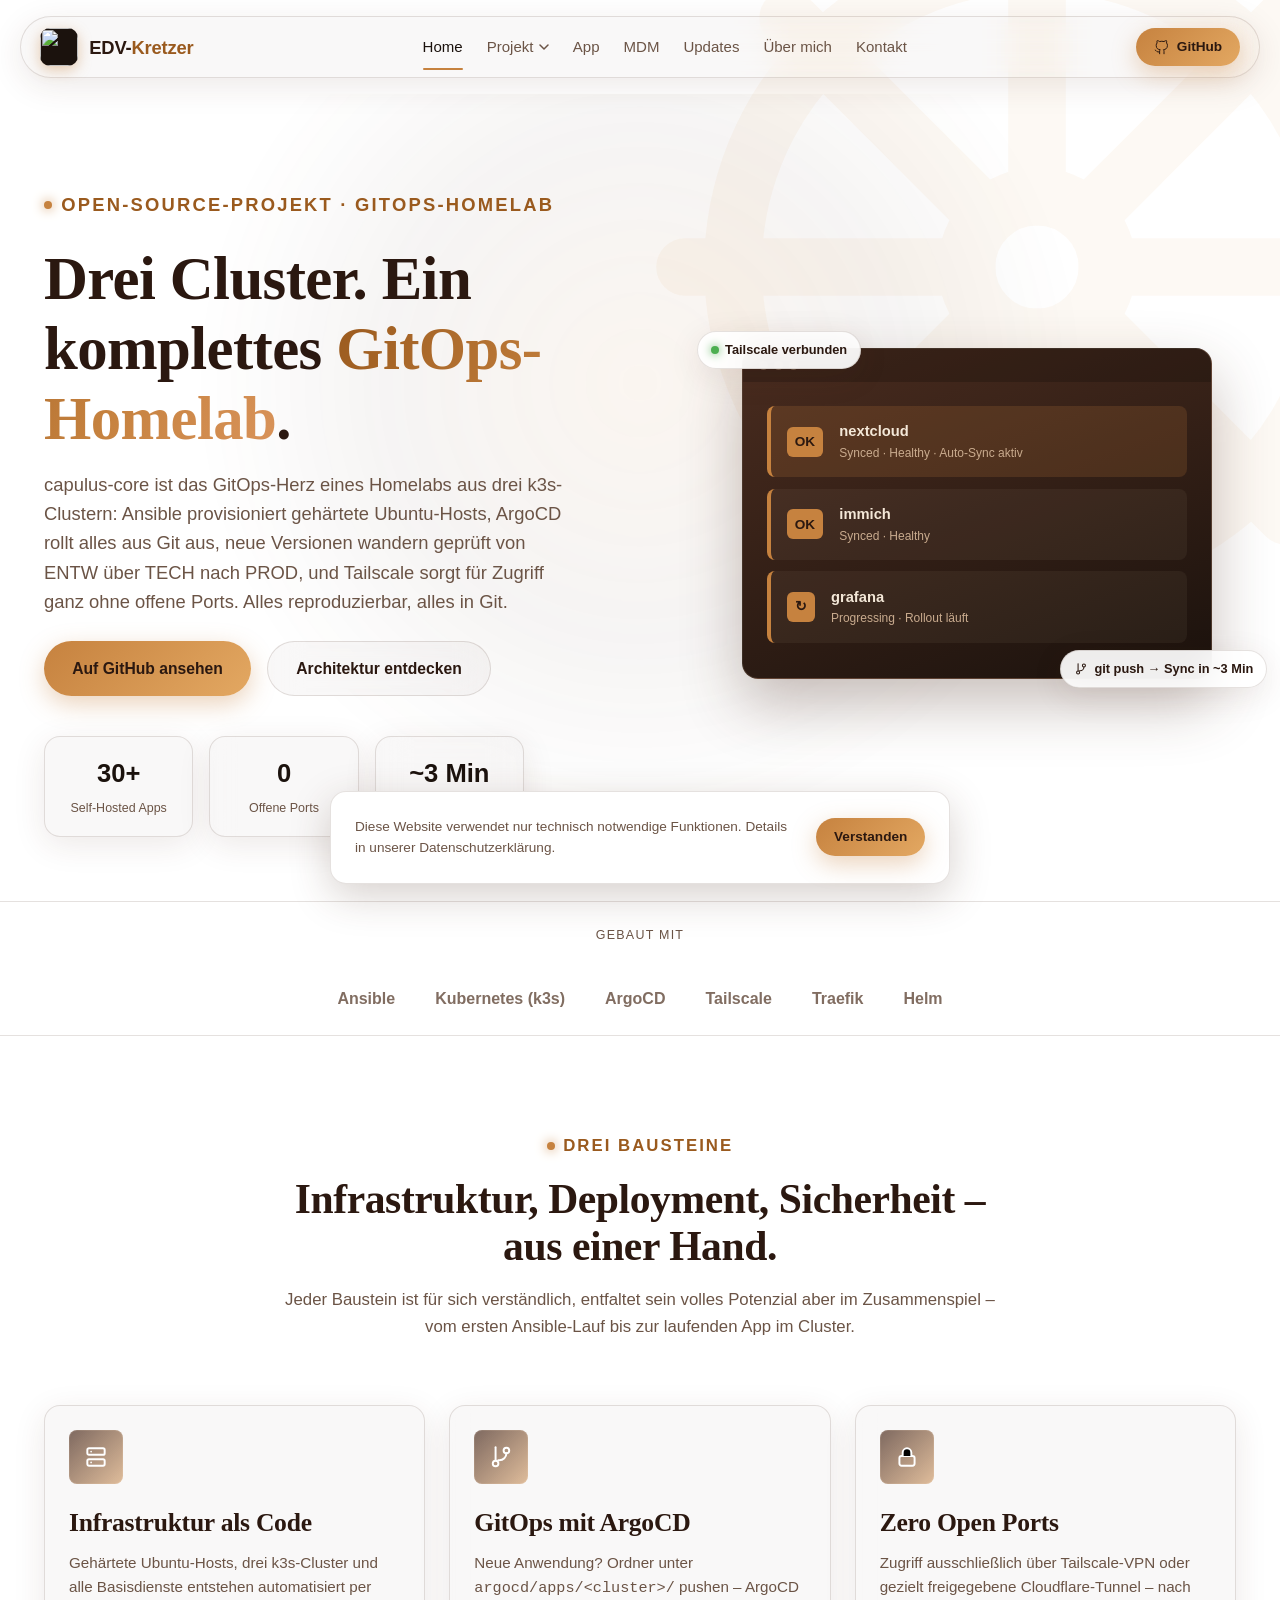
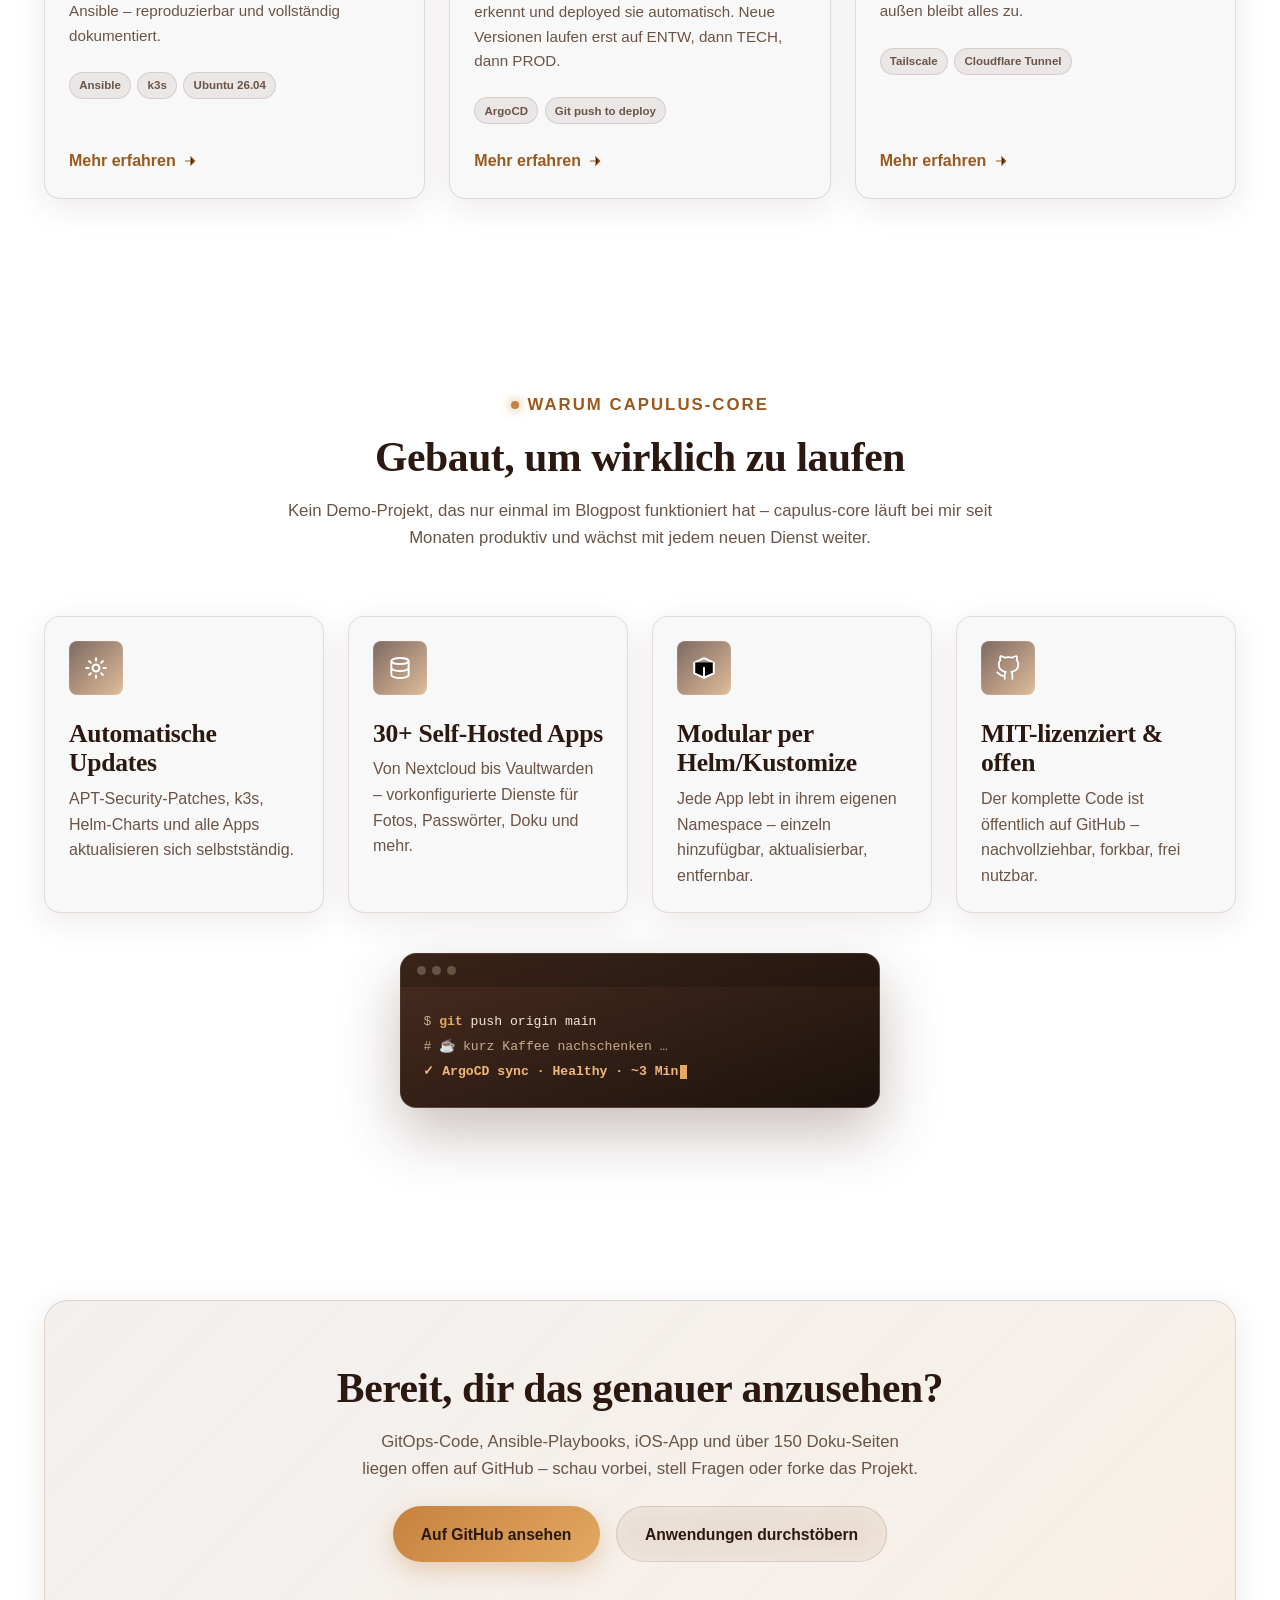
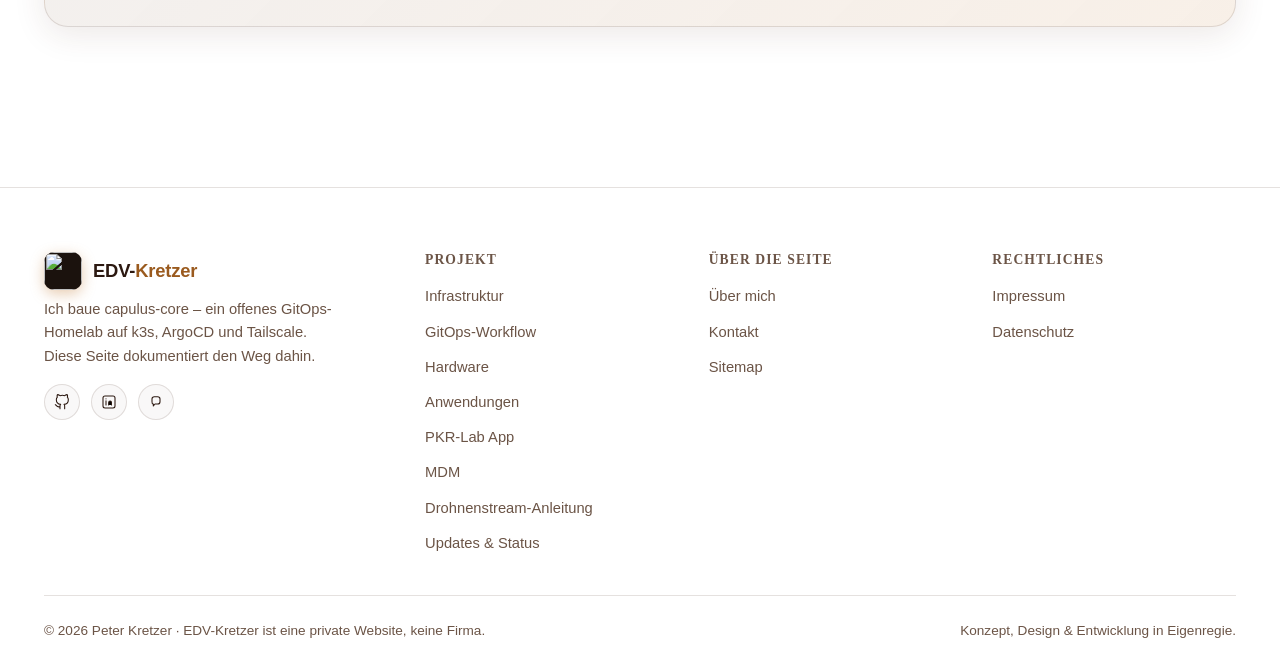
==== index.html @ 93217061 "feat: Update email addresses and URLs across multiple files to reflect new domain" ====
<!DOCTYPE html>
<html lang="de">
<head>
  <meta charset="UTF-8">
  <meta name="viewport" content="width=device-width, initial-scale=1.0">
  <title>EDV-Kretzer – capulus-core: GitOps-Homelab auf k3s, ArgoCD &amp; Tailscale</title>
  <meta name="description" content="capulus-core ist ein offenes, GitOps-gesteuertes Homelab aus drei k3s-Clustern (ENTW, TECH, PROD): ArgoCD, Ansible und Tailscale, geprüfte Updates, null offene Ports.">
  <meta name="theme-color" content="#ffffff">
  <link rel="icon" type="image/svg+xml" href="assets/icons/favicon.svg">
  <link rel="icon" type="image/png" href="assets/icons/favicon-edv-kretzer.png">
  <meta name="robots" content="index, follow">
  <link rel="canonical" href="https://www.edv-kretzer.de/">

  <link rel="stylesheet" href="css/style.css">
  <link rel="stylesheet" href="css/animations.css">

  <meta property="og:type" content="website" data-seo>
  <meta property="og:site_name" content="EDV-Kretzer" data-seo>
  <meta property="og:title" content="EDV-Kretzer – capulus-core: GitOps-Homelab auf k3s, ArgoCD &amp; Tailscale" data-seo>
  <meta property="og:description" content="capulus-core ist ein offenes, GitOps-gesteuertes Homelab aus drei k3s-Clustern (ENTW, TECH, PROD): ArgoCD, Ansible und Tailscale, geprüfte Updates, null offene Ports." data-seo>
  <meta property="og:url" content="https://www.edv-kretzer.de/" data-seo>
  <meta property="og:locale" content="de_DE" data-seo>
  <meta property="og:image" content="https://www.edv-kretzer.de/assets/images/screenshot-argocd.png" data-seo>
  <meta name="twitter:card" content="summary_large_image" data-seo>
  <meta name="twitter:title" content="EDV-Kretzer – capulus-core: GitOps-Homelab auf k3s, ArgoCD &amp; Tailscale" data-seo>
  <meta name="twitter:description" content="capulus-core ist ein offenes, GitOps-gesteuertes Homelab aus drei k3s-Clustern (ENTW, TECH, PROD): ArgoCD, Ansible und Tailscale, geprüfte Updates, null offene Ports." data-seo>
  <script type="application/ld+json" data-seo>
{
  "@context": "https://schema.org",
  "@graph": [
    {
      "@type": "Person",
      "@id": "https://www.edv-kretzer.de/#person",
      "name": "Peter Kretzer",
      "url": "https://www.edv-kretzer.de/",
      "email": "info@pkr-service.de",
      "description": "Entwickler von capulus-core, einem offenen GitOps-Homelab auf k3s, ArgoCD und Tailscale.",
      "sameAs": [
        "https://github.com/pkr-lab/capulus-core"
      ]
    },
    {
      "@type": "WebSite",
      "@id": "https://www.edv-kretzer.de/#website",
      "url": "https://www.edv-kretzer.de/",
      "name": "EDV-Kretzer",
      "inLanguage": "de-DE",
      "publisher": {
        "@id": "https://www.edv-kretzer.de/#person"
      }
    },
    {
      "@type": "WebPage",
      "@id": "https://www.edv-kretzer.de/#webpage",
      "url": "https://www.edv-kretzer.de/",
      "name": "EDV-Kretzer – capulus-core: GitOps-Homelab auf k3s, ArgoCD & Tailscale",
      "description": "capulus-core ist ein offenes, GitOps-gesteuertes Homelab aus drei k3s-Clustern (ENTW, TECH, PROD): ArgoCD, Ansible und Tailscale, geprüfte Updates, null offene Ports.",
      "inLanguage": "de-DE",
      "isPartOf": {
        "@id": "https://www.edv-kretzer.de/#website"
      },
      "about": {
        "@id": "https://www.edv-kretzer.de/#person"
      }
    }
  ]
}
  </script>
</head>
<body>
  <div class="bg-wheel bg-wheel-hero bg-wheel-spin" aria-hidden="true"><svg><use href="assets/icons/sprite.svg#icon-wheel"></use></svg></div>
  <a class="skip-link" href="#main">Zum Inhalt springen</a>

  <header class="site-header">
    <div class="container nav-inner glass">
      <a href="index.html" class="brand" aria-label="EDV-Kretzer Startseite">
        <span class="brand-mark"><img src="assets/icons/logo-edv-kretzer.png" width="38" height="38" alt=""></span>
        <span>EDV-<em>Kretzer</em></span>
      </a>

      <nav class="nav-links" aria-label="Hauptnavigation">
        <a href="index.html" aria-current="page">Home</a>
        <div class="nav-dropdown">
          <button type="button" class="nav-dropdown-trigger" aria-expanded="false" aria-haspopup="true" aria-controls="projekt-menu">
            Projekt
            <svg class="nav-dropdown-caret" width="10" height="10" viewBox="0 0 10 6" aria-hidden="true"><path d="M1 1l4 4 4-4" stroke="currentColor" stroke-width="1.5" fill="none" stroke-linecap="round" stroke-linejoin="round"/></svg>
          </button>
          <div class="nav-dropdown-menu" id="projekt-menu">
            <a href="projekt.html">Projekt-Übersicht</a>
            <a href="capulus.html">capulus im Überblick</a>
            <a href="anwendungen.html">Anwendungen</a>
            <a href="mediamtx-drohnenstream.html">Drohnenstream-Anleitung</a>
          </div>
        </div>
        <a href="app.html">App</a>
        <a href="mdm.html">MDM</a>
        <a href="updates.html">Updates</a>
        <a href="ueber-mich.html">Über mich</a>
        <a href="kontakt.html">Kontakt</a>
      </nav>

      <a href="https://github.com/pkr-lab" target="_blank" rel="noopener" class="btn btn-primary btn-sm nav-cta"><svg width="15" height="15"><use href="assets/icons/sprite.svg#icon-github"></use></svg> GitHub</a>

      <button class="nav-toggle" aria-label="Menü öffnen" aria-expanded="false" aria-controls="mobile-menu">
        <span></span><span></span><span></span>
      </button>
    </div>
  </header>

  <div class="mobile-menu" id="mobile-menu">
    <a href="index.html" aria-current="page">Home</a>
    <a href="projekt.html">Projekt</a>
    <a href="capulus.html" class="sub">capulus im Überblick</a>
    <a href="anwendungen.html" class="sub">Anwendungen</a>
    <a href="mediamtx-drohnenstream.html" class="sub">Drohnenstream-Anleitung</a>
    <a href="app.html">App</a>
    <a href="mdm.html">MDM</a>
    <a href="updates.html">Updates</a>
    <a href="ueber-mich.html">Über mich</a>
    <a href="kontakt.html">Kontakt</a>
    <a href="https://github.com/pkr-lab" target="_blank" rel="noopener" class="btn btn-primary mt-4"><svg width="16" height="16"><use href="assets/icons/sprite.svg#icon-github"></use></svg> GitHub ansehen</a>
  </div>

  <main id="main">
    <!-- Wartungs-Block (nur bei Wartung am gesamten Cluster, befüllt js/main.js) -->
    <div class="container" data-status-block></div>

    <!-- Hero -->
    <section class="hero">
      <div class="hero-glow" aria-hidden="true"></div>
      <div class="container hero-inner">
        <div class="hero-content">
          <p class="eyebrow">Open-Source-Projekt · GitOps-Homelab</p>
          <h1>Drei Cluster. Ein komplettes <em>GitOps-Homelab</em>.</h1>
          <p>capulus-core ist das GitOps-Herz eines Homelabs aus drei k3s-Clustern: Ansible provisioniert gehärtete Ubuntu-Hosts, ArgoCD rollt alles aus Git aus, neue Versionen wandern geprüft von ENTW über TECH nach PROD, und Tailscale sorgt für Zugriff ganz ohne offene Ports. Alles reproduzierbar, alles in Git.</p>
          <div class="hero-actions">
            <a href="https://github.com/pkr-lab" target="_blank" rel="noopener" class="btn btn-primary">Auf GitHub ansehen</a>
            <a href="projekt.html" class="btn btn-outline">Architektur entdecken</a>
          </div>
          <div class="hero-stats">
            <div class="stat glass-card">
              <strong>30+</strong>
              <span>Self-Hosted Apps</span>
            </div>
            <div class="stat glass-card">
              <strong>0</strong>
              <span>Offene Ports</span>
            </div>
            <div class="stat glass-card">
              <strong>~3 Min</strong>
              <span>Git → Deploy</span>
            </div>
          </div>
        </div>

        <div class="hero-visual reveal">
          <span class="badge-float b1 glass">
            <span class="dot"></span> Tailscale verbunden
          </span>
          <div class="device glass">
            <div class="screen-bar"><span></span><span></span><span></span></div>
            <div class="screen" style="padding:1.5rem;">
              <div class="alarm-row active">
                <span class="code">OK</span>
                <div class="meta"><strong>nextcloud</strong><span>Synced · Healthy · Auto-Sync aktiv</span></div>
              </div>
              <div class="alarm-row">
                <span class="code">OK</span>
                <div class="meta"><strong>immich</strong><span>Synced · Healthy</span></div>
              </div>
              <div class="alarm-row">
                <span class="code">↻</span>
                <div class="meta"><strong>grafana</strong><span>Progressing · Rollout läuft</span></div>
              </div>
            </div>
          </div>
          <span class="badge-float b2 glass">
            <svg width="14" height="14"><use href="assets/icons/sprite.svg#icon-git-branch"></use></svg>
            git push → Sync in ~3 Min
          </span>
        </div>
      </div>
    </section>

    <!-- Trust bar -->
    <section class="trust-bar">
      <div class="container trust-bar-inner">
        <span class="label">Gebaut mit</span>
        <div class="orgs">
          <span>Ansible</span>
          <span>Kubernetes (k3s)</span>
          <span>ArgoCD</span>
          <span>Tailscale</span>
          <span>Traefik</span>
          <span>Helm</span>
        </div>
      </div>
    </section>

    <!-- Produkt-Showcase -->
    <section class="section" id="produkte">
      <div class="container">
        <div class="section-head reveal">
          <p class="eyebrow">Drei Bausteine</p>
          <h2>Infrastruktur, Deployment, Sicherheit – aus einer Hand.</h2>
          <p>Jeder Baustein ist für sich verständlich, entfaltet sein volles Potenzial aber im Zusammenspiel – vom ersten Ansible-Lauf bis zur laufenden App im Cluster.</p>
        </div>

        <div class="grid grid-3">
          <article class="product-card glass-card reveal">
            <div class="card-icon"><svg width="26" height="26"><use href="assets/icons/sprite.svg#icon-server"></use></svg></div>
            <h3>Infrastruktur als Code</h3>
            <p>Gehärtete Ubuntu-Hosts, drei k3s-Cluster und alle Basisdienste entstehen automatisiert per Ansible – reproduzierbar und vollständig dokumentiert.</p>
            <div class="tag-row">
              <span class="tag">Ansible</span>
              <span class="tag">k3s</span>
              <span class="tag">Ubuntu 26.04</span>
            </div>
            <a href="projekt.html#infrastruktur" class="card-link">Mehr erfahren <svg width="16" height="16"><use href="assets/icons/sprite.svg#icon-arrow-right"></use></svg></a>
          </article>

          <article class="product-card glass-card reveal">
            <div class="card-icon"><svg width="26" height="26"><use href="assets/icons/sprite.svg#icon-git-branch"></use></svg></div>
            <h3>GitOps mit ArgoCD</h3>
            <p>Neue Anwendung? Ordner unter <code>argocd/apps/&lt;cluster&gt;/</code> pushen – ArgoCD erkennt und deployed sie automatisch. Neue Versionen laufen erst auf ENTW, dann TECH, dann PROD.</p>
            <div class="tag-row">
              <span class="tag">ArgoCD</span>
              <span class="tag">Git push to deploy</span>
            </div>
            <a href="projekt.html#gitops" class="card-link">Mehr erfahren <svg width="16" height="16"><use href="assets/icons/sprite.svg#icon-arrow-right"></use></svg></a>
          </article>

          <article class="product-card glass-card reveal">
            <div class="card-icon"><svg width="26" height="26"><use href="assets/icons/sprite.svg#icon-lock"></use></svg></div>
            <h3>Zero Open Ports</h3>
            <p>Zugriff ausschließlich über Tailscale-VPN oder gezielt freigegebene Cloudflare-Tunnel – nach außen bleibt alles zu.</p>
            <div class="tag-row">
              <span class="tag">Tailscale</span>
              <span class="tag">Cloudflare Tunnel</span>
            </div>
            <a href="projekt.html#security" class="card-link">Mehr erfahren <svg width="16" height="16"><use href="assets/icons/sprite.svg#icon-arrow-right"></use></svg></a>
          </article>
        </div>
      </div>
    </section>

    <!-- Features -->
    <section class="section">
      <div class="container">
        <div class="section-head reveal">
          <p class="eyebrow">Warum capulus-core</p>
          <h2>Gebaut, um wirklich zu laufen</h2>
          <p>Kein Demo-Projekt, das nur einmal im Blogpost funktioniert hat – capulus-core läuft bei mir seit Monaten produktiv und wächst mit jedem neuen Dienst weiter.</p>
        </div>

        <div class="grid grid-4">
          <div class="feature-card glass-card reveal">
            <div class="card-icon"><svg width="26" height="26"><use href="assets/icons/sprite.svg#icon-cog"></use></svg></div>
            <h3>Automatische Updates</h3>
            <p>APT-Security-Patches, k3s, Helm-Charts und alle Apps aktualisieren sich selbstständig.</p>
          </div>
          <div class="feature-card glass-card reveal">
            <div class="card-icon"><svg width="26" height="26"><use href="assets/icons/sprite.svg#icon-database"></use></svg></div>
            <h3>30+ Self-Hosted Apps</h3>
            <p>Von Nextcloud bis Vaultwarden – vorkonfigurierte Dienste für Fotos, Passwörter, Doku und mehr.</p>
          </div>
          <div class="feature-card glass-card reveal">
            <div class="card-icon"><svg width="26" height="26"><use href="assets/icons/sprite.svg#icon-box"></use></svg></div>
            <h3>Modular per Helm/Kustomize</h3>
            <p>Jede App lebt in ihrem eigenen Namespace – einzeln hinzufügbar, aktualisierbar, entfernbar.</p>
          </div>
          <div class="feature-card glass-card reveal">
            <div class="card-icon"><svg width="26" height="26"><use href="assets/icons/sprite.svg#icon-github"></use></svg></div>
            <h3>MIT-lizenziert &amp; offen</h3>
            <p>Der komplette Code ist öffentlich auf GitHub – nachvollziehbar, forkbar, frei nutzbar.</p>
          </div>
        </div>
        <div class="device reveal mt-4" style="max-width:480px; margin-inline:auto;">
          <div class="screen-bar"><span></span><span></span><span></span></div>
          <div class="screen code-screen">
            <div><span class="tok-muted">$</span> <span class="tok-key">git</span> push origin main</div>
            <div class="tok-muted"># ☕ kurz Kaffee nachschenken …</div>
            <div class="tok-hl">✓ ArgoCD sync · Healthy · ~3 Min<span class="code-cursor"></span></div>
          </div>
        </div>
      </div>
    </section>

    <!-- CTA -->
    <section class="section">
      <div class="container">
        <div class="cta-section glass reveal">
          <h2>Bereit, dir das genauer anzusehen?</h2>
          <p>GitOps-Code, Ansible-Playbooks, iOS-App und über 150 Doku-Seiten liegen offen auf GitHub – schau vorbei, stell Fragen oder forke das Projekt.</p>
          <div class="cta-actions">
            <a href="https://github.com/pkr-lab" target="_blank" rel="noopener" class="btn btn-primary">Auf GitHub ansehen</a>
            <a href="anwendungen.html" class="btn btn-outline">Anwendungen durchstöbern</a>
          </div>
        </div>
      </div>
    </section>
  </main>

  <footer class="site-footer">
    <div class="container">
      <div class="footer-grid">
        <div class="footer-brand">
          <a href="index.html" class="brand">
            <span class="brand-mark"><img src="assets/icons/logo-edv-kretzer.png" width="38" height="38" alt=""></span>
            <span>EDV-<em>Kretzer</em></span>
          </a>
          <p>Ich baue capulus-core – ein offenes GitOps-Homelab auf k3s, ArgoCD und Tailscale. Diese Seite dokumentiert den Weg dahin.</p>
          <div class="social-row mt-2">
            <a href="https://github.com/pkr-lab" target="_blank" rel="noopener" aria-label="GitHub"><svg width="16" height="16"><use href="assets/icons/sprite.svg#icon-github"></use></svg></a>
            <a href="#" aria-label="LinkedIn"><svg width="16" height="16"><use href="assets/icons/sprite.svg#icon-linkedin"></use></svg></a>
            <a href="#" aria-label="Mastodon"><svg width="16" height="16"><use href="assets/icons/sprite.svg#icon-mastodon"></use></svg></a>
          </div>
        </div>
        <div class="footer-col">
          <h4>Projekt</h4>
          <ul>
            <li><a href="projekt.html#infrastruktur">Infrastruktur</a></li>
            <li><a href="projekt.html#gitops">GitOps-Workflow</a></li>
            <li><a href="projekt.html#hardware">Hardware</a></li>
            <li><a href="anwendungen.html">Anwendungen</a></li>
            <li><a href="app.html">PKR-Lab App</a></li>
            <li><a href="mdm.html">MDM</a></li>
            <li><a href="mediamtx-drohnenstream.html">Drohnenstream-Anleitung</a></li>
            <li><a href="updates.html">Updates &amp; Status</a></li>
          </ul>
        </div>
        <div class="footer-col">
          <h4>Über die Seite</h4>
          <ul>
            <li><a href="ueber-mich.html">Über mich</a></li>
            <li><a href="kontakt.html">Kontakt</a></li>
            <li><a href="sitemap.html">Sitemap</a></li>
          </ul>
        </div>
        <div class="footer-col">
          <h4>Rechtliches</h4>
          <ul>
            <li><a href="impressum.html">Impressum</a></li>
            <li><a href="datenschutz.html">Datenschutz</a></li>
          </ul>
        </div>
      </div>
      <div class="footer-bottom">
        <span>© <span data-year></span> Peter Kretzer · EDV-Kretzer ist eine private Website, keine Firma.</span>
        <span>Konzept, Design &amp; Entwicklung in Eigenregie.</span>
      </div>
    </div>
  </footer>

  <div class="info-banner glass" role="status">
    <p>Diese Website verwendet nur technisch notwendige Funktionen. Details in unserer <a href="datenschutz.html">Datenschutzerklärung</a>.</p>
    <div class="info-banner-actions">
      <button class="btn btn-primary btn-sm" data-banner-accept>Verstanden</button>
    </div>
  </div>

  <script src="js/main.js"></script>
</body>
</html>
---- css/style.css ----
/* =========================================================
   EDV-Kretzer – Haupt-Stylesheet
   Mobile-First, Glassmorphism
   ========================================================= */

/* ---------- Design Tokens ---------- */
:root {
  /* Farben – Kaffee-Palette */
  --color-primary: #4a2c1f;
  --color-primary-light: #6e4530;
  --color-accent: #c6823f;
  --color-accent-light: #e3a862;
  --color-copper: #d9935a;
  --color-gold: #f0b87a;
  --color-danger: #c1440e;
  --color-bg-dark: #1b120d;
  --color-bg-dark-2: #26160f;
  --color-accent-text: #9a5a1e;
  --color-bg: #ffffff;
  --color-bg-light: #f4e8d8;
  --color-white: #ffffff;
  --color-heading: #1b120d;
  --color-text: #2b1810;
  --color-text-muted: #6b5446;
  --color-text-dark: #2b1810;

  /* Flächen auf hellem Grund (auf dunklen Mockups umgekehrt, siehe unten) */
  --tint-1: rgba(74, 44, 31, 0.03);
  --tint-2: rgba(74, 44, 31, 0.05);
  --tint-3: rgba(74, 44, 31, 0.08);

  /* Glas-Effekt */
  --glass-bg: rgba(74, 44, 31, 0.03);
  --glass-bg-strong: rgba(74, 44, 31, 0.07);
  --glass-border: rgba(74, 44, 31, 0.14);
  --glass-blur: 16px;
  --glass-shadow: 0 8px 32px rgba(74, 44, 31, 0.1);

  /* Typografie */
  --font-base: -apple-system, BlinkMacSystemFont, "Segoe UI", Roboto, Helvetica, Arial, sans-serif;
  --font-display: Georgia, "Iowan Old Style", "Palatino Linotype", Palatino, serif;
  --font-mono: ui-monospace, "SF Mono", Menlo, Consolas, "Roboto Mono", monospace;

  /* Radius & Spacing */
  --radius-sm: 8px;
  --radius-md: 16px;
  --radius-lg: 24px;
  --radius-pill: 999px;
  --space-1: 0.5rem;
  --space-2: 1rem;
  --space-3: 1.5rem;
  --space-4: 2.5rem;
  --space-5: 4rem;
  --space-6: 6rem;

  /* Layout */
  --container-width: 1240px;
  --header-height: 76px;

  /* Transitions */
  --ease: cubic-bezier(0.2, 0.8, 0.2, 1);
  --transition-fast: 0.2s var(--ease);
  --transition-med: 0.4s var(--ease);
}

/* Dunkle Mockups (Terminal, Monitor) behalten das dunkle Farbschema */
.device,
.monitor-frame {
  --color-text: #f4e8d8;
  --color-text-muted: #c9ab8e;
  --color-heading: #ffffff;
  --color-accent-text: var(--color-accent-light);
  --tint-1: rgba(255, 230, 200, 0.03);
  --tint-2: rgba(255, 230, 200, 0.05);
  --tint-3: rgba(255, 230, 200, 0.08);
  --glass-bg: rgba(255, 230, 200, 0.06);
  --glass-bg-strong: rgba(255, 230, 200, 0.1);
  --glass-border: rgba(255, 220, 180, 0.14);
  color: var(--color-text);
}

/* ---------- Reset ---------- */
*,
*::before,
*::after {
  box-sizing: border-box;
  margin: 0;
  padding: 0;
}

html {
  scroll-behavior: smooth;
  -webkit-text-size-adjust: 100%;
}

@media (prefers-reduced-motion: reduce) {
  html {
    scroll-behavior: auto;
  }
  *,
  *::before,
  *::after {
    animation-duration: 0.01ms !important;
    animation-iteration-count: 1 !important;
    transition-duration: 0.01ms !important;
    scroll-behavior: auto !important;
  }
}

body {
  font-family: var(--font-base);
  background: var(--color-bg);
  color: var(--color-text);
  line-height: 1.6;
  min-height: 100vh;
  overflow-x: hidden;
}

img {
  max-width: 100%;
  display: block;
}

a {
  color: inherit;
  text-decoration: none;
}

ul {
  list-style: none;
}

button {
  font: inherit;
  cursor: pointer;
  border: none;
  background: none;
  color: inherit;
}

input,
textarea,
select {
  font: inherit;
  color: inherit;
}

h1, h2, h3, h4 {
  font-family: var(--font-display);
  font-weight: 700;
  line-height: 1.15;
  letter-spacing: -0.01em;
}

h1 { font-size: clamp(2.2rem, 5vw + 1rem, 3.8rem); }
h2 { font-size: clamp(1.8rem, 3vw + 1rem, 2.6rem); }
h3 { font-size: clamp(1.3rem, 1.5vw + 1rem, 1.6rem); }

p { color: var(--color-text-muted); }

.container {
  width: 100%;
  max-width: var(--container-width);
  margin-inline: auto;
  padding-inline: var(--space-2);
}

@media (min-width: 768px) {
  .container { padding-inline: var(--space-3); }
}

.section {
  padding-block: var(--space-6);
}

.section-head {
  max-width: 720px;
  margin-inline: auto;
  text-align: center;
  margin-bottom: var(--space-5);
}

.eyebrow {
  display: inline-flex;
  align-items: center;
  gap: 0.5em;
  font-size: 0.8rem;
  font-weight: 700;
  letter-spacing: 0.12em;
  text-transform: uppercase;
  color: var(--color-accent-text);
  margin-bottom: var(--space-2);
}

.eyebrow::before {
  content: "";
  width: 8px;
  height: 8px;
  border-radius: 50%;
  background: var(--color-accent);
  box-shadow: 0 0 12px var(--color-accent);
}

.section-head h2 { margin-bottom: var(--space-2); }
.section-head p { font-size: 1.05rem; }

/* Skip Link (a11y) */
.skip-link {
  position: absolute;
  left: -999px;
  top: 0;
  background: var(--color-accent);
  color: var(--color-text-dark);
  padding: 0.75em 1.25em;
  z-index: 999;
  border-radius: 0 0 var(--radius-sm) 0;
}
.skip-link:focus {
  left: 0;
}

:focus-visible {
  outline: 2px solid var(--color-accent);
  outline-offset: 3px;
  border-radius: 4px;
}

/* ---------- Glassmorphism Basiskomponenten ---------- */
.glass {
  background: var(--glass-bg);
  border: 1px solid var(--glass-border);
  backdrop-filter: blur(var(--glass-blur)) saturate(140%);
  -webkit-backdrop-filter: blur(var(--glass-blur)) saturate(140%);
  box-shadow: var(--glass-shadow);
}

.glass-card {
  background: var(--glass-bg);
  border: 1px solid var(--glass-border);
  backdrop-filter: blur(var(--glass-blur)) saturate(140%);
  -webkit-backdrop-filter: blur(var(--glass-blur)) saturate(140%);
  border-radius: var(--radius-md);
  box-shadow: var(--glass-shadow);
  transition: transform var(--transition-med), box-shadow var(--transition-med), border-color var(--transition-med);
}

.glass-card:hover {
  transform: translateY(-6px);
  border-color: rgba(74, 44, 31, 0.28);
  box-shadow: 0 20px 45px rgba(74, 44, 31, 0.16);
}

/* ---------- Buttons ---------- */
.btn {
  display: inline-flex;
  align-items: center;
  justify-content: center;
  gap: 0.6em;
  padding: 0.9em 1.8em;
  border-radius: var(--radius-pill);
  font-weight: 600;
  font-size: 0.98rem;
  transition: transform var(--transition-fast), box-shadow var(--transition-fast), background var(--transition-fast), border-color var(--transition-fast);
  white-space: nowrap;
}

.btn-primary {
  background: linear-gradient(135deg, var(--color-accent) 0%, var(--color-accent-light) 100%);
  color: var(--color-text-dark);
  box-shadow: 0 8px 24px rgba(198, 130, 63, 0.35);
}
.btn-primary:hover {
  transform: translateY(-2px);
  box-shadow: 0 12px 32px rgba(198, 130, 63, 0.5);
}

.btn-outline {
  background: var(--glass-bg);
  border: 1px solid var(--glass-border);
  backdrop-filter: blur(var(--glass-blur));
  -webkit-backdrop-filter: blur(var(--glass-blur));
  color: var(--color-text);
}
.btn-outline:hover {
  background: var(--glass-bg-strong);
  transform: translateY(-2px);
}

.btn-sm {
  padding: 0.6em 1.3em;
  font-size: 0.85rem;
}

.btn-block { width: 100%; }

/* ---------- Header / Navigation ---------- */
.site-header {
  position: sticky;
  top: 0;
  z-index: 200;
  padding: var(--space-2) 0;
  transition: background var(--transition-med);
}

.site-header .nav-inner {
  display: flex;
  align-items: center;
  justify-content: space-between;
  gap: var(--space-2);
  padding: 0.7em 1.2em;
  border-radius: var(--radius-pill);
  transition: background var(--transition-med);
}

.site-header.scrolled .nav-inner {
  background: rgba(255, 255, 255, 0.88);
}

.brand {
  display: flex;
  align-items: center;
  gap: 0.6em;
  font-weight: 800;
  font-size: 1.15rem;
  letter-spacing: -0.01em;
  flex-shrink: 0;
}

.brand-mark {
  width: 38px;
  height: 38px;
  border-radius: 10px;
  overflow: hidden;
  display: flex;
  align-items: center;
  justify-content: center;
  background: var(--color-bg-dark);
  box-shadow: 0 4px 14px rgba(198, 130, 63, 0.4);
  flex-shrink: 0;
}

.brand-mark img { width: 100%; height: 100%; object-fit: cover; display: block; }

.brand span em {
  font-style: normal;
  color: var(--color-accent-text);
}

.nav-links {
  display: none;
  align-items: center;
  gap: var(--space-3);
}

.nav-links a {
  font-size: 0.94rem;
  font-weight: 500;
  color: var(--color-text-muted);
  position: relative;
  padding: 0.3em 0;
  transition: color var(--transition-fast);
}

.nav-links a:hover,
.nav-links a[aria-current="page"] {
  color: var(--color-heading);
}

.nav-links a[aria-current="page"]::after {
  content: "";
  position: absolute;
  left: 0;
  right: 0;
  bottom: -6px;
  height: 2px;
  background: var(--color-accent);
  border-radius: 2px;
}

.nav-dropdown {
  position: relative;
}

.nav-dropdown-trigger {
  display: flex;
  align-items: center;
  gap: 0.35em;
  font: inherit;
  font-size: 0.94rem;
  font-weight: 500;
  color: var(--color-text-muted);
  padding: 0.3em 0;
  position: relative;
  cursor: pointer;
  transition: color var(--transition-fast);
}

.nav-dropdown-trigger:hover,
.nav-dropdown-trigger[aria-expanded="true"],
.nav-dropdown-trigger.active {
  color: var(--color-heading);
}

.nav-dropdown-trigger.active::after {
  content: "";
  position: absolute;
  left: 0;
  right: 0;
  bottom: -6px;
  height: 2px;
  background: var(--color-accent);
  border-radius: 2px;
}

.nav-dropdown-caret {
  transition: transform var(--transition-fast);
}

.nav-dropdown:hover .nav-dropdown-caret,
.nav-dropdown-trigger[aria-expanded="true"] .nav-dropdown-caret {
  transform: rotate(180deg);
}

.nav-dropdown-menu {
  position: absolute;
  top: calc(100% + 14px);
  left: 50%;
  transform: translate(-50%, -6px);
  min-width: 240px;
  padding: 0.4em;
  border-radius: var(--radius-md);
  background: rgba(255, 255, 255, 0.98);
  backdrop-filter: blur(var(--glass-blur));
  -webkit-backdrop-filter: blur(var(--glass-blur));
  border: 1px solid var(--glass-border);
  box-shadow: var(--glass-shadow);
  display: flex;
  flex-direction: column;
  gap: 2px;
  opacity: 0;
  pointer-events: none;
  transition: opacity var(--transition-fast), transform var(--transition-fast);
  z-index: 220;
}

.nav-dropdown:hover .nav-dropdown-menu,
.nav-dropdown.open .nav-dropdown-menu {
  opacity: 1;
  pointer-events: auto;
  transform: translate(-50%, 0);
}

.nav-dropdown-menu a {
  display: block;
  padding: 0.65em 0.9em;
  border-radius: var(--radius-sm);
  font-size: 0.92rem;
  font-weight: 500;
  color: var(--color-text-muted);
  white-space: nowrap;
  transition: background var(--transition-fast), color var(--transition-fast);
}

.nav-dropdown-menu a:hover,
.nav-dropdown-menu a[aria-current="page"] {
  background: var(--glass-bg-strong);
  color: var(--color-heading);
}

.nav-cta {
  display: none;
}

.nav-toggle {
  display: flex;
  flex-direction: column;
  gap: 5px;
  padding: 0.5em;
  z-index: 210;
}

.nav-toggle span {
  width: 24px;
  height: 2px;
  background: var(--color-heading);
  border-radius: 2px;
  transition: transform var(--transition-fast), opacity var(--transition-fast);
}

.nav-toggle[aria-expanded="true"] span:nth-child(1) {
  transform: translateY(7px) rotate(45deg);
}
.nav-toggle[aria-expanded="true"] span:nth-child(2) {
  opacity: 0;
}
.nav-toggle[aria-expanded="true"] span:nth-child(3) {
  transform: translateY(-7px) rotate(-45deg);
}

.mobile-menu {
  position: fixed;
  inset: 0;
  z-index: 150;
  background: rgba(255, 255, 255, 0.94);
  backdrop-filter: blur(20px);
  -webkit-backdrop-filter: blur(20px);
  display: flex;
  flex-direction: column;
  align-items: center;
  justify-content: center;
  gap: var(--space-3);
  padding-block: var(--space-5);
  overflow-y: auto;
  transform: translateY(-100%);
  opacity: 0;
  transition: transform var(--transition-med), opacity var(--transition-med);
}

.mobile-menu.open {
  transform: translateY(0);
  opacity: 1;
}

.mobile-menu a {
  font-size: 1.4rem;
  font-weight: 600;
}

.mobile-menu a.sub {
  font-size: 1.05rem;
  font-weight: 500;
  color: var(--color-text-muted);
  margin-top: -0.7rem;
}

.mobile-menu a[aria-current="page"] {
  color: var(--color-accent-text);
}

@media (min-width: 960px) {
  .nav-links { display: flex; }
  .nav-cta { display: inline-flex; }
  .nav-toggle { display: none; }
  .mobile-menu { display: none !important; }
}

/* ---------- Hero ---------- */
.hero {
  position: relative;
  padding-block: var(--space-6) var(--space-5);
  overflow: hidden;
}

.hero-glow {
  position: absolute;
  top: -20%;
  left: 50%;
  width: 900px;
  height: 900px;
  transform: translateX(-50%);
  background: radial-gradient(circle, rgba(198, 130, 63, 0.08) 0%, rgba(74, 44, 31, 0.05) 40%, transparent 70%);
  filter: blur(10px);
  pointer-events: none;
  z-index: 0;
  animation: pulse-glow 8s ease-in-out infinite;
}

.hero-inner {
  position: relative;
  z-index: 1;
  display: grid;
  gap: var(--space-4);
  align-items: center;
}

@media (min-width: 960px) {
  .hero-inner {
    grid-template-columns: 1.1fr 0.9fr;
  }
}

.hero-content h1 { margin-bottom: var(--space-2); }
.hero-content h1 em {
  font-style: normal;
  background: linear-gradient(120deg, var(--color-accent-text), var(--color-accent) 60%, var(--color-copper));
  -webkit-background-clip: text;
  background-clip: text;
  color: transparent;
}

.hero-content p {
  font-size: 1.15rem;
  max-width: 540px;
  margin-bottom: var(--space-3);
}

.hero-actions {
  display: flex;
  flex-wrap: wrap;
  gap: var(--space-2);
  margin-bottom: var(--space-4);
}

.hero-stats {
  display: grid;
  grid-template-columns: repeat(3, 1fr);
  gap: var(--space-2);
  max-width: 480px;
}

.hero-stats .stat {
  padding: var(--space-2);
  border-radius: var(--radius-md);
  text-align: center;
}

.hero-stats .stat strong {
  display: block;
  font-size: 1.6rem;
  color: var(--color-heading);
  font-weight: 800;
}
.hero-stats .stat span {
  font-size: 0.78rem;
  color: var(--color-text-muted);
}

.hero-visual {
  position: relative;
  aspect-ratio: 4 / 3.2;
  border-radius: var(--radius-lg);
  padding: var(--space-3);
  display: flex;
  align-items: center;
  justify-content: center;
  perspective: 1200px;
}

.device {
  width: 100%;
  border-radius: var(--radius-md);
  overflow: hidden;
  border: 1px solid var(--glass-border);
  background: linear-gradient(160deg, #4a2c1f, #1b120d);
  box-shadow: 0 25px 60px rgba(74,44,31,0.3);
  animation: float-y 6s ease-in-out infinite;
}

.device svg { width: 100%; height: auto; display: block; }

.device .screen-bar {
  display: flex;
  gap: 6px;
  padding: 12px 16px;
  background: rgba(15, 8, 4, 0.25);
}
.device .screen-bar span {
  width: 9px;
  height: 9px;
  border-radius: 50%;
  background: rgba(255, 230, 200, 0.25);
}

.code-screen {
  padding: 1.4rem;
  font-family: var(--font-mono);
  font-size: 0.82rem;
  line-height: 1.9;
  color: var(--color-text);
  overflow-x: auto;
  -webkit-overflow-scrolling: touch;
  white-space: nowrap;
}
.code-screen .tok-muted { color: var(--color-text-muted); }
.code-screen .tok-key { color: var(--color-accent-text); font-weight: 600; }
.code-screen .tok-var { color: var(--color-copper); }
.code-screen .tok-hl { color: var(--color-gold); font-weight: 600; }

.code-cursor {
  display: inline-block;
  width: 0.5em;
  height: 1em;
  margin-left: 0.15em;
  background: var(--color-accent-light);
  vertical-align: text-bottom;
  animation: code-blink 1s steps(1) infinite;
}

.badge-float {
  position: absolute;
  padding: 0.6em 1em;
  border-radius: var(--radius-pill);
  font-size: 0.8rem;
  font-weight: 600;
  display: flex;
  align-items: center;
  gap: 0.5em;
  background: rgba(255, 255, 255, 0.92);
  z-index: 2;
  animation: float-y 5s ease-in-out infinite;
}

.badge-float.b1 { top: 6%; left: -4%; animation-delay: 0.5s; }
.badge-float.b2 { bottom: 8%; right: -6%; animation-delay: 1.2s; }

@media (max-width: 959px) {
  .badge-float { padding: 0.5em 0.85em; font-size: 0.72rem; max-width: calc(50% - 0.5em); }
  .badge-float.b1 { left: 2%; }
  .badge-float.b2 { right: 2%; }
}

.badge-float .dot {
  width: 8px; height: 8px; border-radius: 50%;
  background: #4caf50;
  box-shadow: 0 0 10px #4caf50;
}

/* ---------- Logo / Trust bar ---------- */
.trust-bar {
  padding-block: var(--space-3);
  border-top: 1px solid var(--glass-border);
  border-bottom: 1px solid var(--glass-border);
}
.trust-bar-inner {
  display: flex;
  flex-wrap: wrap;
  gap: var(--space-4);
  align-items: center;
  justify-content: center;
  text-align: center;
}
.trust-bar span.label {
  font-size: 0.78rem;
  text-transform: uppercase;
  letter-spacing: 0.1em;
  color: var(--color-text-muted);
  width: 100%;
}
.trust-bar .orgs {
  display: flex;
  flex-wrap: wrap;
  gap: var(--space-4);
  justify-content: center;
  font-weight: 700;
  color: var(--color-text-muted);
  opacity: 0.85;
  font-size: 1rem;
}

/* ---------- Cards Grid (Products/Features) ---------- */
.grid {
  display: grid;
  gap: var(--space-3);
}

.grid-3 { grid-template-columns: 1fr; }
.grid-2 { grid-template-columns: 1fr; }
.grid-4 { grid-template-columns: 1fr; }

@media (min-width: 640px) {
  .grid-2 { grid-template-columns: repeat(2, 1fr); }
  .grid-4 { grid-template-columns: repeat(2, 1fr); }
}

@media (min-width: 960px) {
  .grid-3 { grid-template-columns: repeat(3, 1fr); }
  .grid-4 { grid-template-columns: repeat(4, 1fr); }
}

.product-card, .feature-card {
  padding: var(--space-3);
  border-radius: var(--radius-md);
  display: flex;
  flex-direction: column;
  gap: var(--space-1);
}

.card-icon {
  width: 54px;
  height: 54px;
  border-radius: var(--radius-sm);
  display: flex;
  align-items: center;
  justify-content: center;
  background: linear-gradient(135deg, rgba(74,44,31,0.7), rgba(198,130,63,0.5));
  margin-bottom: var(--space-2);
  box-shadow: inset 0 0 0 1px rgba(255,230,200,0.12);
}
.card-icon svg { width: 26px; height: 26px; color: #fff; }

.product-card h3 { margin-bottom: 0.2em; }
.product-card p { font-size: 0.95rem; margin-bottom: var(--space-2); }

.product-card .tag-row {
  display: flex;
  flex-wrap: wrap;
  gap: 0.4em;
  margin-bottom: var(--space-2);
}

.tag {
  font-size: 0.72rem;
  font-weight: 600;
  padding: 0.3em 0.8em;
  border-radius: var(--radius-pill);
  background: var(--tint-3);
  border: 1px solid var(--glass-border);
  color: var(--color-text-muted);
}

.product-card .card-link {
  margin-top: auto;
  font-weight: 700;
  color: var(--color-accent-text);
  display: inline-flex;
  align-items: center;
  gap: 0.4em;
  transition: gap var(--transition-fast);
}
.product-card .card-link:hover { gap: 0.7em; }

/* ---------- CTA Section ---------- */
.cta-section {
  border-radius: var(--radius-lg);
  padding: var(--space-5) var(--space-3);
  text-align: center;
  position: relative;
  overflow: hidden;
  background: linear-gradient(135deg, rgba(74,44,31,0.07), rgba(198,130,63,0.12));
}

.cta-section h2 { margin-bottom: var(--space-2); }
.cta-section p { max-width: 560px; margin-inline: auto; margin-bottom: var(--space-3); font-size: 1.05rem; }
.cta-actions { display: flex; flex-wrap: wrap; gap: var(--space-2); justify-content: center; }

/* ---------- Footer ---------- */
.site-footer {
  border-top: 1px solid var(--glass-border);
  padding-block: var(--space-5) var(--space-3);
  margin-top: var(--space-5);
}

.footer-grid {
  display: grid;
  gap: var(--space-4);
  grid-template-columns: 1fr;
  margin-bottom: var(--space-4);
}

@media (min-width: 768px) {
  .footer-grid { grid-template-columns: 1.4fr 1fr 1fr 1fr; }
}

.footer-brand p { max-width: 300px; font-size: 0.92rem; margin-top: var(--space-1); }

.footer-col h4 {
  font-size: 0.85rem;
  text-transform: uppercase;
  letter-spacing: 0.08em;
  color: var(--color-text-muted);
  margin-bottom: var(--space-2);
}

.footer-col ul { display: flex; flex-direction: column; gap: 0.6em; }
.footer-col a { font-size: 0.92rem; color: var(--color-text-muted); transition: color var(--transition-fast); }
.footer-col a:hover { color: var(--color-heading); }

.footer-bottom {
  display: flex;
  flex-wrap: wrap;
  gap: var(--space-2);
  justify-content: space-between;
  align-items: center;
  padding-top: var(--space-3);
  border-top: 1px solid var(--glass-border);
  font-size: 0.85rem;
  color: var(--color-text-muted);
}

.social-row { display: flex; gap: 0.7em; }
.social-row a {
  width: 36px; height: 36px;
  display: flex; align-items: center; justify-content: center;
  border-radius: 50%;
  background: var(--glass-bg);
  border: 1px solid var(--glass-border);
  transition: background var(--transition-fast), transform var(--transition-fast);
}
.social-row a:hover { background: var(--glass-bg-strong); transform: translateY(-2px); }
.social-row svg { width: 16px; height: 16px; }

/* ---------- Page Header (Sub-pages) ---------- */
.page-hero {
  padding-block: var(--space-5) var(--space-4);
  text-align: center;
}
.page-hero p { max-width: 620px; margin-inline: auto; font-size: 1.08rem; }
.breadcrumbs {
  display: flex;
  gap: 0.5em;
  justify-content: center;
  font-size: 0.85rem;
  color: var(--color-text-muted);
  margin-bottom: var(--space-2);
}
.breadcrumbs a:hover { color: var(--color-heading); }

/* ---------- Solutions Page ---------- */
.solution-block {
  padding-block: var(--space-5);
  display: grid;
  gap: var(--space-4);
  align-items: center;
}
@media (min-width: 960px) {
  .solution-block { grid-template-columns: 1fr 1fr; }
  .solution-block.reverse .solution-visual { order: 2; }
}

.solution-visual {
  border-radius: var(--radius-lg);
  padding: var(--space-3);
  min-height: 320px;
  display: flex;
  align-items: center;
  justify-content: center;
  position: relative;
}

.solution-text .eyebrow { margin-bottom: var(--space-1); }
.solution-text h2 { margin-bottom: var(--space-2); }
.solution-text p { margin-bottom: var(--space-2); font-size: 1.02rem; }
.solution-text ul { display: flex; flex-direction: column; gap: 0.7em; margin-bottom: var(--space-3); }
.solution-text ul li {
  display: flex;
  align-items: flex-start;
  gap: 0.7em;
  font-size: 0.96rem;
  color: var(--color-text);
}
.solution-text ul li svg { width: 20px; height: 20px; flex-shrink: 0; color: #4caf50; margin-top: 2px; }

.divider {
  height: 1px;
  background: linear-gradient(90deg, transparent, var(--glass-border), transparent);
  margin-block: var(--space-2);
}

/* Alarmmonitor 3D scene */
.alarm-monitor-3d {
  perspective: 1400px;
  padding-block: var(--space-4);
}
.monitor-frame {
  transform-style: preserve-3d;
  transform: rotateX(8deg) rotateY(-10deg);
  transition: transform 0.15s ease-out;
  border-radius: var(--radius-md);
  border: 1px solid var(--glass-border);
  background: linear-gradient(160deg, #4a2c1f, #1b120d);
  box-shadow: 0 40px 80px rgba(74,44,31,0.35);
  overflow: hidden;
  max-width: 640px;
  margin-inline: auto;
}
.monitor-frame .screen-bar {
  display: flex;
  gap: 6px;
  padding: 12px 16px;
  background: rgba(15,8,4,0.25);
}
.monitor-frame .screen-bar span { width: 9px; height: 9px; border-radius: 50%; background: rgba(255,230,200,0.25); }
.monitor-frame .screen { padding: var(--space-3); }

.monitor-frame .screen.screen--image {
  padding: 0;
  overflow: hidden;
  transform-style: preserve-3d;
}
.screen--image img {
  display: block;
  width: 100%;
  height: auto;
  transform: translateZ(26px) scale(1.02);
  transition: transform var(--transition-med), filter var(--transition-med);
  filter: brightness(0.96);
}
.alarm-monitor-3d:hover .screen--image img {
  transform: translateZ(40px) scale(1.05);
  filter: brightness(1.04);
}

.alarm-row {
  display: flex;
  align-items: center;
  gap: var(--space-2);
  padding: 0.9em 1em;
  border-radius: var(--radius-sm);
  background: rgba(255,230,200,0.05);
  border-left: 4px solid var(--color-accent);
  margin-bottom: 0.7em;
}
.alarm-row.active {
  background: rgba(198,130,63,0.18);
  animation: alarm-pulse 1.6s ease-in-out infinite;
}
.alarm-row .code {
  font-weight: 800;
  font-size: 0.85rem;
  padding: 0.3em 0.6em;
  border-radius: 6px;
  background: var(--color-accent);
  color: var(--color-text-dark);
}
.alarm-row .meta { display: flex; flex-direction: column; }
.alarm-row .meta strong { font-size: 0.92rem; }
.alarm-row .meta span { font-size: 0.75rem; color: var(--color-text-muted); }

.gallery-strip {
  display: grid;
  grid-template-columns: repeat(3, 1fr);
  gap: var(--space-2);
  margin-top: var(--space-4);
}
.gallery-strip .shot {
  aspect-ratio: 16/10;
  border-radius: var(--radius-sm);
  overflow: hidden;
}
.gallery-strip .shot img {
  width: 100%;
  height: 100%;
  object-fit: cover;
  object-position: top;
  display: block;
}

/* ---------- Architektur-Stack-Diagramm (Projekt-Seite) ---------- */
.stack-diagram {
  width: 100%;
  display: flex;
  flex-direction: column;
}

.stack-layer {
  display: flex;
  align-items: center;
  gap: var(--space-2);
  padding: 0.85em 1.1em;
  border-radius: var(--radius-sm);
  background: var(--tint-2);
  border: 1px solid var(--glass-border);
}
.stack-layer.highlight {
  background: linear-gradient(135deg, rgba(198, 130, 63, 0.15), rgba(74, 44, 31, 0.08));
  border-color: rgba(198, 130, 63, 0.45);
}

.stack-layer strong { display: block; font-size: 0.92rem; color: var(--color-heading); }
.stack-layer span { font-size: 0.76rem; color: var(--color-text-muted); }

.stack-icon {
  width: 36px;
  height: 36px;
  border-radius: 8px;
  flex-shrink: 0;
  display: flex;
  align-items: center;
  justify-content: center;
  background: var(--tint-3);
}
.stack-icon svg { width: 18px; height: 18px; }

.stack-connector {
  width: 1px;
  height: 14px;
  background: var(--glass-border);
  margin-inline: 1.7em;
}

/* ---------- Lastverteilung-Diagramm (Projekt-Seite) ---------- */
.loadflow {
  max-width: 560px;
  margin-inline: auto;
  margin-top: var(--space-4);
  padding: var(--space-4) var(--space-3);
  border-radius: var(--radius-lg);
}
.loadflow-col {
  display: flex;
  flex-direction: column;
  align-items: center;
  gap: 0;
}
.loadflow-external {
  display: flex;
  align-items: center;
  gap: 0.6em;
  font-size: 0.85rem;
  font-weight: 600;
  color: var(--color-text-muted);
  text-align: center;
}
.loadflow-icon {
  width: 34px;
  height: 34px;
  border-radius: 50%;
  display: flex;
  align-items: center;
  justify-content: center;
  background: var(--tint-3);
  flex-shrink: 0;
}
.loadflow-icon svg { width: 18px; height: 18px; }

.loadflow-conn {
  position: relative;
  width: 2px;
  height: 32px;
  background: var(--glass-border);
  margin-block: 0.5em;
}
.loadflow-dot {
  position: absolute;
  left: 50%;
  top: 0;
  width: 6px;
  height: 6px;
  border-radius: 50%;
  background: var(--color-accent-light);
  box-shadow: 0 0 8px var(--color-accent-light);
  transform: translate(-50%, 0);
}
.loadflow-conn .loadflow-dot { animation: loadflow-travel 1.8s linear infinite; }

.loadflow-node {
  display: flex;
  align-items: center;
  gap: var(--space-2);
  padding: 0.8em 1.2em;
  border-radius: var(--radius-md);
  border: 1px solid var(--glass-border);
  background: var(--tint-2);
  text-align: left;
}
.loadflow-node strong { display: block; font-size: 0.9rem; color: var(--color-heading); }
.loadflow-node span { font-size: 0.72rem; color: var(--color-text-muted); }
.loadflow-node svg { flex-shrink: 0; color: var(--color-accent-text); }

.loadflow-home {
  border-color: rgba(227, 168, 98, 0.35);
  animation: alarm-pulse 3s ease-in-out infinite;
}

.loadflow-meter {
  display: flex;
  align-items: center;
  gap: 0.6em;
  font-size: 0.68rem;
  font-weight: 700;
  text-transform: uppercase;
  letter-spacing: 0.06em;
  color: var(--color-text-muted);
  margin-block: 0.7em;
}
.loadflow-meter-track {
  width: 130px;
  height: 6px;
  border-radius: var(--radius-pill);
  background: var(--tint-3);
  overflow: hidden;
}
.loadflow-meter-fill {
  height: 100%;
  border-radius: var(--radius-pill);
  background: linear-gradient(90deg, var(--color-primary-light), var(--color-accent));
  animation: loadflow-meter 10s ease-in-out infinite;
}

.loadflow-split {
  display: flex;
  gap: clamp(40px, 20vw, 130px);
  height: 32px;
  margin-block: 0.5em;
}
.loadflow-branch {
  position: relative;
  width: 2px;
  height: 100%;
  background: var(--glass-border);
}
.loadflow-branch .loadflow-dot { animation: loadflow-branch-dot 10s ease-in-out infinite; }
.loadflow-branch.b1 .loadflow-dot { animation-delay: 0.15s; }

.loadflow-row {
  display: flex;
  flex-wrap: wrap;
  gap: var(--space-2);
  justify-content: center;
  width: 100%;
}
.loadflow-worker { animation: loadflow-worker-state 10s ease-in-out infinite; }
.loadflow-worker.w1 { animation-delay: 0.15s; }

/* ---------- Push-und-Mirror-Diagramm (Projekt-Seite) ---------- */
.mirrorflow {
  max-width: 880px;
  margin-inline: auto;
  margin-top: var(--space-4);
  padding: var(--space-4) var(--space-3);
  border-radius: var(--radius-lg);
}
.mirrorflow-row {
  display: flex;
  flex-direction: column;
  align-items: center;
}
.mirrorflow-node {
  display: flex;
  align-items: center;
  gap: var(--space-2);
  width: 100%;
  max-width: 230px;
  padding: 0.8em 1.2em;
  border-radius: var(--radius-md);
  border: 1px solid var(--glass-border);
  background: var(--tint-2);
  text-align: left;
}
.mirrorflow-node strong { display: block; font-size: 0.9rem; color: var(--color-heading); }
.mirrorflow-node span { font-size: 0.72rem; color: var(--color-text-muted); }
.mirrorflow-node > svg { flex-shrink: 0; width: 22px; height: 22px; color: var(--color-accent-text); }

.mirrorflow-status {
  display: grid;
  margin-top: 0.1em;
}
.mirrorflow-status em {
  grid-area: 1 / 1;
  font-style: normal;
  white-space: nowrap;
}

.mirrorflow-conn {
  position: relative;
  flex-shrink: 0;
  width: 2px;
  height: 56px;
  background: var(--glass-border);
  margin-block: 0.4em;
}
.mirrorflow-dot {
  position: absolute;
  left: 50%;
  top: 0;
  width: 8px;
  height: 8px;
  border-radius: 50%;
  background: var(--color-accent-light);
  box-shadow: 0 0 10px var(--color-accent-light);
  transform: translate(-50%, -50%);
  opacity: 0;
}
.mirrorflow-label {
  position: absolute;
  left: 14px;
  top: 50%;
  transform: translateY(-50%);
  font-size: 0.68rem;
  font-weight: 700;
  text-transform: uppercase;
  letter-spacing: 0.06em;
  color: var(--color-text-muted);
}

.mirrorflow-src { animation: mirrorflow-src 10s ease-in-out infinite; }
.mirrorflow-gh { animation: mirrorflow-gh 10s ease-in-out infinite; }
.mirrorflow-gl { animation: mirrorflow-gl 10s ease-in-out infinite; }
.mirrorflow-dot { animation: mirrorflow-travel-y 10s ease-in-out infinite; }
.mirrorflow-conn.c1 .mirrorflow-dot { animation-delay: -4.8s; }
.st-push { animation: mirrorflow-st-push 10s ease-in-out infinite; }
.st-pr   { animation: mirrorflow-st-pr 10s ease-in-out infinite; }
.st-wait { animation: mirrorflow-st-wait 10s ease-in-out infinite; }
.st-sync { animation: mirrorflow-st-sync 10s ease-in-out infinite; }

@media (min-width: 760px) {
  .mirrorflow-row { flex-direction: row; }
  .mirrorflow-node { width: auto; flex: 0 0 auto; }
  .mirrorflow-conn {
    flex: 1 1 0;
    min-width: 56px;
    width: auto;
    height: 2px;
    margin-block: 0;
    margin-inline: 0.4em;
  }
  .mirrorflow-dot {
    left: 0;
    top: 50%;
    animation-name: mirrorflow-travel-x;
  }
  .mirrorflow-label {
    left: 50%;
    top: -1.6em;
    transform: translateX(-50%);
  }
}

/* ---------- App Store Page ---------- */
.toolbar {
  padding: var(--space-3);
  border-radius: var(--radius-lg);
  display: flex;
  flex-direction: column;
  gap: var(--space-2);
  margin-bottom: var(--space-4);
  position: sticky;
  top: calc(var(--header-height) + 10px);
  z-index: 50;
}

.search-row {
  display: flex;
  gap: var(--space-2);
  align-items: center;
}

.search-row input[type="search"] {
  flex: 1;
  padding: 0.8em 1.2em;
  border-radius: var(--radius-pill);
  background: var(--color-bg);
  border: 1px solid var(--glass-border);
  color: var(--color-text);
}
.search-row input::placeholder { color: var(--color-text-muted); }

.filter-row {
  display: flex;
  flex-wrap: wrap;
  gap: 0.6em;
}

.filter-chip {
  padding: 0.5em 1.1em;
  border-radius: var(--radius-pill);
  font-size: 0.85rem;
  font-weight: 600;
  background: var(--tint-2);
  border: 1px solid var(--glass-border);
  color: var(--color-text-muted);
  transition: all var(--transition-fast);
}
.filter-chip:hover { color: var(--color-heading); }
.filter-chip.active {
  background: linear-gradient(135deg, var(--color-accent), var(--color-accent-light));
  color: var(--color-text-dark);
  border-color: transparent;
}

.results-meta {
  font-size: 0.85rem;
  color: var(--color-text-muted);
  margin-bottom: var(--space-2);
}

.app-card {
  padding: var(--space-3);
  border-radius: var(--radius-md);
  display: flex;
  flex-direction: column;
  gap: 0.6em;
}
.app-card .app-top {
  display: flex;
  align-items: center;
  gap: var(--space-2);
}
.app-icon {
  width: 48px; height: 48px;
  border-radius: 12px;
  display: flex; align-items: center; justify-content: center;
  font-size: 1.4rem;
  background: linear-gradient(135deg, rgba(74,44,31,0.14), rgba(198,130,63,0.3));
  flex-shrink: 0;
}
.app-card h3 { font-size: 1.05rem; }
.app-card .cat {
  font-size: 0.72rem;
  color: var(--color-accent-text);
  font-weight: 700;
  text-transform: uppercase;
  letter-spacing: 0.05em;
}
.app-card p { font-size: 0.9rem; flex: 1; }
.app-card .app-footer {
  display: flex;
  justify-content: space-between;
  align-items: center;
  margin-top: 0.4em;
}

.empty-state {
  text-align: center;
  padding: var(--space-6) var(--space-2);
  color: var(--color-text-muted);
  grid-column: 1 / -1;
}

/* ---------- Updates-Seite ---------- */
.status-card {
  padding: var(--space-4);
  border-radius: var(--radius-lg);
}

.status-card-head {
  display: flex;
  flex-wrap: wrap;
  align-items: center;
  justify-content: space-between;
  gap: var(--space-2);
  margin-bottom: var(--space-2);
}

.status-card-note {
  font-size: 0.9rem;
  color: var(--color-text-muted);
  margin-bottom: var(--space-3);
}
.status-card-note a { color: var(--color-accent-text); }

.status-widget {
  border-radius: var(--radius-md);
  border: 1px solid var(--glass-border);
  background: var(--tint-1);
  padding: var(--space-1);
}

.status-loading {
  padding: var(--space-3);
  text-align: center;
  font-size: 0.9rem;
  color: var(--color-text-muted);
}

.status-overall {
  display: flex;
  align-items: center;
  gap: 0.6em;
  padding: var(--space-2);
  font-weight: 700;
  font-size: 0.95rem;
}
.status-overall.ok { color: #047857; }
.status-overall.down { color: var(--color-accent-text); }

.status-row {
  display: flex;
  align-items: center;
  gap: 0.7em;
  padding: 0.7em var(--space-2);
  border-top: 1px solid var(--glass-border);
  font-size: 0.92rem;
}

.status-row-name { flex: 1; font-weight: 600; }
.status-row-state { color: var(--color-text-muted); font-size: 0.85rem; }
.status-row-meta { color: var(--color-text-muted); font-size: 0.78rem; min-width: 90px; text-align: right; }

.status-dot {
  width: 10px;
  height: 10px;
  border-radius: 50%;
  flex-shrink: 0;
  background: var(--color-text-muted);
}
.status-dot.up { background: #34d399; box-shadow: 0 0 8px rgba(52, 211, 153, 0.6); }
.status-dot.down { background: var(--color-danger); box-shadow: 0 0 8px rgba(193, 68, 14, 0.6); }
.status-dot.pending { background: #f59e0b; }
.status-dot.maintenance { background: #60a5fa; }

.updates-list {
  display: flex;
  flex-direction: column;
  gap: var(--space-2);
}

.update-card {
  padding: var(--space-3);
  border-radius: var(--radius-md);
}

.update-meta {
  display: flex;
  align-items: center;
  gap: var(--space-2);
  margin-bottom: 0.4em;
}

.update-meta time {
  font-size: 0.82rem;
  color: var(--color-text-muted);
}

.update-tag {
  font-size: 0.68rem;
  font-weight: 700;
  text-transform: uppercase;
  letter-spacing: 0.05em;
  padding: 0.25em 0.7em;
  border-radius: var(--radius-pill);
  background: rgba(198, 130, 63, 0.16);
  color: var(--color-accent-text);
  border: 1px solid rgba(198, 130, 63, 0.3);
}

.update-card h3 { font-size: 1.05rem; margin-bottom: 0.3em; }
.update-card p { font-size: 0.92rem; color: var(--color-text-muted); }

/* ---------- About Page ---------- */
.about-hero {
  display: grid;
  gap: var(--space-4);
  align-items: center;
  padding-block: var(--space-5);
}
@media (min-width: 900px) {
  .about-hero { grid-template-columns: 0.8fr 1.2fr; }
}
.portrait-wrap {
  position: relative;
  max-width: 340px;
  margin-inline: auto;
}
.portrait-frame {
  aspect-ratio: 1/1;
  border-radius: var(--radius-lg);
  overflow: hidden;
  display: flex;
  align-items: center;
  justify-content: center;
  position: relative;
}
.portrait-avatar {
  width: 100%; height: 100%;
  display: flex; align-items: center; justify-content: center;
  background: linear-gradient(150deg, var(--color-primary), var(--color-accent));
  font-size: 4.5rem;
  font-weight: 800;
  color: #fff;
}
.portrait-frame img {
  width: 100%;
  height: 100%;
  object-fit: cover;
  display: block;
}
.portrait-note {
  position: absolute;
  bottom: -14px;
  left: 50%;
  transform: translateX(-50%);
  font-size: 0.72rem;
  padding: 0.4em 1em;
  border-radius: var(--radius-pill);
  white-space: nowrap;
  color: var(--color-text-muted);
}

.about-body h1 { margin-bottom: var(--space-2); }
.about-body p { font-size: 1.05rem; margin-bottom: var(--space-2); }

.timeline {
  display: flex;
  flex-direction: column;
  gap: var(--space-3);
  margin-top: var(--space-2);
}
.timeline-item {
  display: flex;
  gap: var(--space-2);
  padding: var(--space-2);
  border-radius: var(--radius-md);
}
.timeline-item .year {
  font-weight: 800;
  color: var(--color-accent-text);
  min-width: 96px;
}

.values-grid { margin-top: var(--space-2); }
.value-card { padding: var(--space-3); border-radius: var(--radius-md); text-align: center; }
.value-card .card-icon { margin-inline: auto; }

/* ---------- Contact Page ---------- */
.contact-grid {
  display: grid;
  gap: var(--space-4);
  grid-template-columns: 1fr;
}
@media (min-width: 960px) {
  .contact-grid { grid-template-columns: 1fr 1.3fr; }
}
.contact-info-card {
  padding: var(--space-4);
  border-radius: var(--radius-lg);
  display: flex;
  flex-direction: column;
  gap: var(--space-3);
  height: fit-content;
}
.contact-info-item { display: flex; gap: var(--space-2); align-items: flex-start; }
.contact-info-item .card-icon { width: 44px; height: 44px; margin-bottom: 0; flex-shrink: 0; }
.contact-info-item .card-icon svg { width: 20px; height: 20px; }
.contact-info-item h4 { font-size: 0.9rem; margin-bottom: 0.2em; }
.contact-info-item p, .contact-info-item a { font-size: 0.92rem; }

.contact-form-card {
  padding: var(--space-4);
  border-radius: var(--radius-lg);
}
.form-note {
  font-size: 0.82rem;
  color: var(--color-text-muted);
  padding: var(--space-2);
  border-radius: var(--radius-sm);
  background: var(--tint-1);
  border: 1px dashed var(--glass-border);
}

/* ---------- Kontaktformular mit E-Mail-Bestätigung ---------- */
.verify-step { margin-bottom: var(--space-2); }
.verify-step label {
  display: block;
  font-size: 0.85rem;
  font-weight: 600;
  color: var(--color-text);
  margin: var(--space-2) 0 0.4em;
}
.verify-step label:first-of-type { margin-top: 0; }

.verify-input {
  width: 100%;
  padding: 0.8em 1em;
  border-radius: var(--radius-sm);
  background: var(--color-bg);
  border: 1px solid var(--glass-border);
  color: var(--color-text);
  font: inherit;
  transition: border-color var(--transition-fast);
}
.verify-input::placeholder { color: var(--color-text-muted); }
.verify-input:focus { border-color: var(--color-accent-text); }
textarea.verify-input { min-height: 140px; resize: vertical; }
.verify-code {
  font-size: 1.6rem;
  letter-spacing: 0.4em;
  text-align: center;
  font-variant-numeric: tabular-nums;
}

.verify-check {
  display: flex !important;
  align-items: flex-start;
  gap: 0.6em;
  font-weight: 400 !important;
  color: var(--color-text-muted) !important;
}
.verify-check input {
  width: 16px;
  height: 16px;
  margin-top: 0.2em;
  flex-shrink: 0;
  accent-color: var(--color-accent);
}
.verify-check a { color: var(--color-accent-text); text-decoration: underline; }

.verify-ok { color: var(--color-text); }
.verify-link {
  display: block;
  margin: var(--space-2) auto 0;
  background: none;
  border: 0;
  padding: 0;
  color: var(--color-accent-text);
  font: inherit;
  font-size: 0.88rem;
  text-decoration: underline;
  cursor: pointer;
}
.verify-status {
  min-height: 1.4em;
  margin-top: var(--space-2);
  font-size: 0.92rem;
  color: var(--color-text-muted);
}
.verify-status.is-error { color: var(--color-danger); font-weight: 600; }
.verify .btn:disabled { opacity: 0.6; cursor: not-allowed; }

/* ---------- Sitemap ---------- */
.sitemap-grid {
  display: grid;
  gap: var(--space-4);
  grid-template-columns: 1fr;
}
@media (min-width: 768px) {
  .sitemap-grid { grid-template-columns: repeat(2, 1fr); }
}
@media (min-width: 1100px) {
  .sitemap-grid { grid-template-columns: repeat(3, 1fr); }
}
.sitemap-col { padding: var(--space-3); border-radius: var(--radius-md); }
.sitemap-col h3 { margin-bottom: var(--space-2); display: flex; align-items: center; gap: 0.5em; }
.sitemap-col ul { display: flex; flex-direction: column; gap: 0.6em; }
.sitemap-col a { font-size: 0.95rem; color: var(--color-text-muted); }
.sitemap-col a:hover { color: var(--color-accent-text); }

/* ---------- Legal Pages ---------- */
/* ---------- App-Seite: iPhone-Mockup ---------- */
.phone-showcase {
  display: grid;
  grid-template-columns: repeat(2, 1fr);
  gap: var(--space-3);
  margin-top: var(--space-3);
}
@media (min-width: 720px) {
  .phone-showcase { grid-template-columns: repeat(4, 1fr); }
}
.phone-showcase figure { margin: 0; text-align: center; }
.phone-showcase figcaption {
  margin-top: var(--space-2);
  font-size: 0.9rem;
  font-weight: 600;
  color: var(--color-text-muted);
}

.phone-frame {
  position: relative;
  width: 100%;
  max-width: 230px;
  aspect-ratio: 1206 / 2622;
  margin-inline: auto;
  padding: 10px;
  border-radius: 50px;
  background: linear-gradient(160deg, #3a3f4d, #101319 55%, #3a3f4d);
  box-shadow: 0 25px 55px rgba(74, 44, 31, 0.3), inset 0 0 0 1px rgba(255, 230, 200, 0.08);
  transition: transform var(--transition-med), box-shadow var(--transition-med);
}
.phone-frame:hover {
  transform: translateY(-6px);
  box-shadow: 0 35px 70px rgba(74, 44, 31, 0.4), inset 0 0 0 1px rgba(255, 230, 200, 0.16);
}
.phone-frame::before {
  content: "";
  position: absolute;
  right: -2px;
  top: 22%;
  width: 3px;
  height: 54px;
  border-radius: 2px;
  background: rgba(255, 255, 255, 0.14);
}
.phone-frame::after {
  content: "";
  position: absolute;
  left: -2px;
  top: 15%;
  width: 3px;
  height: 34px;
  border-radius: 2px;
  background: rgba(255, 255, 255, 0.14);
  box-shadow: 0 46px 0 rgba(255, 255, 255, 0.14);
}
.phone-screen {
  position: relative;
  width: 100%;
  height: 100%;
  border-radius: 40px;
  overflow: hidden;
  background: linear-gradient(165deg, rgba(74, 44, 31, 0.55), rgba(27, 18, 13, 0.95));
}
.phone-screen img {
  width: 100%;
  height: 100%;
  object-fit: cover;
  display: block;
}
.phone-screen .dynamic-island {
  position: absolute;
  top: 10px;
  left: 50%;
  transform: translateX(-50%);
  width: 32%;
  aspect-ratio: 3.6 / 1;
  background: #000;
  border-radius: 999px;
  z-index: 2;
}
.legal-content {
  max-width: 780px;
  margin-inline: auto;
  padding: var(--space-4);
  border-radius: var(--radius-lg);
}
.legal-content h2 { margin-top: var(--space-4); margin-bottom: var(--space-2); font-size: 1.4rem; }
.legal-content h2:first-child { margin-top: 0; }
.legal-content h3 { font-size: 1.1rem; margin-top: var(--space-3); margin-bottom: var(--space-1); }
.legal-content p, .legal-content li { color: var(--color-text-muted); margin-bottom: var(--space-1); font-size: 0.96rem; }
.legal-content ul, .legal-content ol { padding-left: 1.3em; margin-bottom: var(--space-2); list-style: disc; }
.legal-content a { color: var(--color-accent-text); text-decoration: underline; }
.legal-content strong { color: var(--color-text); }
.placeholder-flag {
  display: inline-block;
  background: rgba(193,68,14,0.1);
  border: 1px solid rgba(193,68,14,0.4);
  color: #8a2f08;
  padding: 0.1em 0.5em;
  border-radius: 4px;
  font-size: 0.85em;
  font-weight: 600;
}
.legal-toc {
  padding: var(--space-3);
  border-radius: var(--radius-md);
  margin-bottom: var(--space-3);
}
.legal-toc h2 { margin: 0 0 var(--space-1) 0; font-size: 1rem; text-transform: uppercase; letter-spacing: 0.06em; }
.legal-toc ol { padding-left: 1.2em; }
.legal-toc a { font-size: 0.92rem; }

/* ---------- Zammad Live-Chat Button ---------- */
.chat-fab {
  position: fixed;
  right: var(--space-3);
  bottom: 104px;
  z-index: 240;
  width: 56px;
  height: 56px;
  border-radius: 50%;
  display: flex;
  align-items: center;
  justify-content: center;
  background: linear-gradient(135deg, var(--color-accent) 0%, var(--color-accent-light) 100%);
  color: var(--color-text-dark);
  box-shadow: 0 8px 24px rgba(198, 130, 63, 0.45);
  transition: transform var(--transition-fast), box-shadow var(--transition-fast);
}
.chat-fab:hover {
  transform: translateY(-3px) scale(1.05);
  box-shadow: 0 12px 32px rgba(198, 130, 63, 0.55);
}
.chat-fab svg { width: 24px; height: 24px; }
.chat-fab.is-inactive { display: none; }

@media (max-width: 639px) {
  .chat-fab { right: var(--space-2); width: 50px; height: 50px; }
}

/* ---------- Cookie / Info Banner ---------- */
.info-banner {
  position: fixed;
  bottom: var(--space-2);
  left: var(--space-2);
  right: var(--space-2);
  z-index: 300;
  max-width: 620px;
  margin-inline: auto;
  padding: var(--space-3);
  border-radius: var(--radius-md);
  display: flex;
  flex-wrap: wrap;
  gap: var(--space-2);
  align-items: center;
  justify-content: space-between;
  background: var(--color-bg);
  box-shadow: 0 12px 40px rgba(74, 44, 31, 0.22);
  transform: translateY(150%);
  transition: transform var(--transition-med);
}
.info-banner.visible { transform: translateY(0); }
.info-banner p { font-size: 0.85rem; flex: 1; min-width: 220px; }
.info-banner-actions { display: flex; gap: 0.6em; }

/* ---------- Status-Hinweis ---------- */
.status-banner {
  display: flex;
  flex-wrap: wrap;
  gap: 0.35em 0.9em;
  align-items: baseline;
  justify-content: center;
  padding: 0.7em var(--space-3);
  font-size: 0.9rem;
  text-align: center;
  color: #1a1400;
  background: #ffc542;
}
.status-banner.status-incident { color: #fff; background: var(--color-danger); }
.status-banner.status-info { color: #fff; background: var(--color-primary-light); }
.status-banner small { opacity: 0.8; }

/* Wartung am gesamten Cluster: Block ganz oben auf Startseite und Updates */
[data-status-block]:not(:empty) { padding-top: var(--space-4); }
.status-block {
  padding: var(--space-3);
  text-align: center;
  color: #1a1400;
  background: #ffc542;
  border-radius: var(--radius-lg);
}
.status-block h2,
.status-block p { color: inherit; }
.status-block h2 { margin-bottom: var(--space-1); }
.status-block-lead { font-size: 1.1rem; font-weight: 700; }
.status-block-meta { margin-top: var(--space-1); font-size: 0.85rem; opacity: 0.8; }

/* ---------- Scroll Reveal ---------- */
.reveal {
  opacity: 0;
  transform: translateY(28px);
  transition: opacity 0.7s var(--ease), transform 0.7s var(--ease);
}
.reveal.visible {
  opacity: 1;
  transform: translateY(0);
}
.reveal-stagger.visible > * { transition-delay: calc(var(--i, 0) * 0.08s); }

/* ---------- Hintergrund-Deko (Wheel / Code) ---------- */
@keyframes bg-fade-in {
  from { opacity: 0; }
}

.bg-wheel {
  position: fixed;
  top: -13%;
  right: -11%;
  z-index: -1;
  pointer-events: none;
  color: var(--color-accent-light);
  opacity: 0.07;
  animation: bg-fade-in 1.6s ease-out both;
}
.bg-wheel svg { width: 100%; height: 100%; display: block; }

.bg-wheel-spin { transition: transform 0.1s linear; }

.bg-wheel-hero {
  width: min(60vw, 820px);
  height: min(60vw, 820px);
}

.bg-wheel-sm {
  width: min(42vw, 480px);
  height: min(42vw, 480px);
  opacity: 0.06;
}

.bg-code {
  position: fixed;
  top: -7%;
  right: -5%;
  z-index: -1;
  pointer-events: none;
  user-select: none;
  font-family: var(--font-mono);
  font-weight: 700;
  color: var(--color-accent-light);
  opacity: 0.06;
  line-height: 1;
  animation: bg-fade-in 1.6s ease-out both;
}

@media (max-width: 719px) {
  .bg-wheel-hero { width: min(80vw, 520px); height: min(80vw, 520px); top: -10%; right: -20%; }
  .bg-wheel-sm { width: min(58vw, 340px); height: min(58vw, 340px); }
  .bg-code { font-size: min(44vw, 240px) !important; }
}

/* ---------- Utilities ---------- */
.text-center { text-align: center; }
.mt-2 { margin-top: var(--space-2); }
.mt-4 { margin-top: var(--space-4); }
.mb-2 { margin-bottom: var(--space-2); }
.visually-hidden {
  position: absolute;
  width: 1px; height: 1px;
  overflow: hidden;
  clip: rect(0 0 0 0);
  white-space: nowrap;
}

.arch-wrap { padding: var(--space-3); overflow-x: auto; }
.arch-svg { display: block; width: 100%; min-width: 640px; height: auto; }
.arch-box rect { fill: var(--tint-2); stroke: var(--glass-border); stroke-width: 1.5; }
.arch-core rect { stroke: var(--color-accent-light); stroke-width: 2; }
.arch-cluster rect:first-child { fill: var(--tint-1); stroke-dasharray: 6 5; }
.arch-box .arch-inner { fill: var(--tint-3); stroke: var(--glass-border); stroke-dasharray: none; }
.arch-svg text { fill: var(--color-text); text-anchor: middle; font-family: inherit; }
.arch-title { font-size: 17px; font-weight: 700; }
.arch-sub { font-size: 13px; fill: var(--color-text-muted); }
.arch-svg .arch-caption { text-anchor: start; font-size: 13px; font-weight: 700; letter-spacing: 0.08em; text-transform: uppercase; fill: var(--color-text-muted); }
.arch-svg .arch-cluster .arch-sub:last-child { text-anchor: start; }
.arch-edge { fill: none; stroke: var(--color-accent-light); stroke-width: 2; }
.arch-arrowhead { fill: var(--color-accent-light); }
.arch-svg .arch-edge-label { text-anchor: start; font-size: 12.5px; fill: var(--color-text-muted); }
.arch-chips rect { fill: var(--tint-3); stroke: var(--glass-border); }
.arch-chips text { font-size: 14px; font-weight: 600; }

.project-card { padding: var(--space-3); display: flex; flex-direction: column; gap: var(--space-2); }
.project-top { display: flex; align-items: center; justify-content: space-between; gap: var(--space-2); }
.project-top h3 { margin: 0; }
.version-badge {
  font-size: 0.75rem;
  font-weight: 700;
  padding: 0.25em 0.75em;
  border-radius: var(--radius-pill);
  background: rgba(198, 130, 63, 0.1);
  border: 1px solid var(--color-accent);
  color: var(--color-text);
  white-space: nowrap;
}
.project-tags { display: flex; flex-wrap: wrap; gap: 0.4em; }
.project-links { display: flex; gap: var(--space-3); margin-top: auto; font-size: 0.9rem; font-weight: 600; }
.project-card p { flex: 1; }

#projekte, #releases { margin-top: var(--space-5); }
---- css/animations.css ----
/* =========================================================
   EDV-Kretzer – Animationen & Keyframes
   ========================================================= */

@keyframes pulse-glow {
  0%, 100% { opacity: 0.7; transform: translateX(-50%) scale(1); }
  50% { opacity: 1; transform: translateX(-50%) scale(1.08); }
}

@keyframes float-y {
  0%, 100% { transform: translateY(0); }
  50% { transform: translateY(-14px); }
}

@keyframes alarm-pulse {
  0%, 100% { box-shadow: 0 0 0 rgba(198, 130, 63, 0); }
  50% { box-shadow: 0 0 24px rgba(198, 130, 63, 0.45); }
}

@keyframes spin-slow {
  from { transform: rotate(0deg); }
  to { transform: rotate(360deg); }
}

@keyframes code-blink {
  50% { opacity: 0; }
}

@keyframes fade-in-up {
  from { opacity: 0; transform: translateY(24px); }
  to { opacity: 1; transform: translateY(0); }
}

.animate-fade-up {
  animation: fade-in-up 0.8s var(--ease) both;
}

/* Lastverteilung-Diagramm (Projekt-Seite) */
@keyframes loadflow-travel {
  0%   { transform: translate(-50%, 0); opacity: 0; }
  15%  { opacity: 1; }
  85%  { opacity: 1; }
  100% { transform: translate(-50%, 28px); opacity: 0; }
}

@keyframes loadflow-branch-dot {
  0%, 15%   { opacity: 0; transform: translate(-50%, 0); }
  30%       { opacity: 1; }
  55%       { opacity: 1; transform: translate(-50%, 28px); }
  65%, 100% { opacity: 0; transform: translate(-50%, 28px); }
}

@keyframes loadflow-meter {
  0%, 12%   { width: 14%; }
  45%, 65%  { width: 88%; }
  95%, 100% { width: 14%; }
}

@keyframes loadflow-worker-state {
  0%, 12%   { opacity: 0.4; box-shadow: none; border-color: var(--glass-border); }
  45%, 65%  { opacity: 1; box-shadow: 0 0 22px rgba(198, 130, 63, 0.4); border-color: rgba(227, 168, 98, 0.5); }
  95%, 100% { opacity: 0.4; box-shadow: none; border-color: var(--glass-border); }
}

/* Push-und-Mirror-Diagramm (Projekt-Seite): ein Durchlauf in 10 s
   0-18 % Push, 18-52 % GitHub aktiv (Push, dann Pull Request),
   52-70 % Mirror unterwegs, 70-95 % GitLab synchron */
@keyframes mirrorflow-travel-x {
  0%        { left: 0; opacity: 0; }
  2%        { opacity: 1; }
  16%       { opacity: 1; }
  18%, 100% { left: 100%; opacity: 0; }
}

@keyframes mirrorflow-travel-y {
  0%        { top: 0; opacity: 0; }
  2%        { opacity: 1; }
  16%       { opacity: 1; }
  18%, 100% { top: 100%; opacity: 0; }
}

@keyframes mirrorflow-src {
  0%, 12%   { border-color: rgba(227, 168, 98, 0.5); box-shadow: 0 0 22px rgba(198, 130, 63, 0.4); }
  20%, 100% { border-color: var(--glass-border); box-shadow: none; }
}

@keyframes mirrorflow-gh {
  0%, 16%   { border-color: var(--glass-border); box-shadow: none; opacity: 0.55; }
  22%, 50%  { border-color: rgba(227, 168, 98, 0.5); box-shadow: 0 0 22px rgba(198, 130, 63, 0.4); opacity: 1; }
  58%, 100% { border-color: var(--glass-border); box-shadow: none; opacity: 0.85; }
}

@keyframes mirrorflow-gl {
  0%, 68%   { border-color: var(--glass-border); box-shadow: none; opacity: 0.55; }
  74%, 94%  { border-color: rgba(227, 168, 98, 0.5); box-shadow: 0 0 22px rgba(198, 130, 63, 0.4); opacity: 1; }
  100%      { border-color: var(--glass-border); box-shadow: none; opacity: 0.55; }
}

@keyframes mirrorflow-st-push {
  0%, 17%   { opacity: 0; }
  20%, 30%  { opacity: 1; }
  33%, 100% { opacity: 0; }
}

@keyframes mirrorflow-st-pr {
  0%, 31%   { opacity: 0; }
  34%, 54%  { opacity: 1; }
  58%, 100% { opacity: 0.7; }
}

@keyframes mirrorflow-st-wait {
  0%, 69%   { opacity: 1; }
  72%, 96%  { opacity: 0; }
  100%      { opacity: 1; }
}

@keyframes mirrorflow-st-sync {
  0%, 71%   { opacity: 0; }
  74%, 94%  { opacity: 1; }
  98%, 100% { opacity: 0; }
}

@media (prefers-reduced-motion: reduce) {
  .hero-glow,
  .device,
  .badge-float,
  .alarm-row.active,
  .loadflow-home,
  .loadflow-dot,
  .loadflow-meter-fill,
  .loadflow-worker,
  .mirrorflow-node,
  .mirrorflow-dot,
  .mirrorflow-status em {
    animation: none !important;
  }
  .mirrorflow-dot,
  .st-push,
  .st-wait { display: none !important; }
  .loadflow-meter-fill { width: 45% !important; }
  .loadflow-worker { opacity: 0.75 !important; }
  .loadflow-dot { display: none !important; }
}
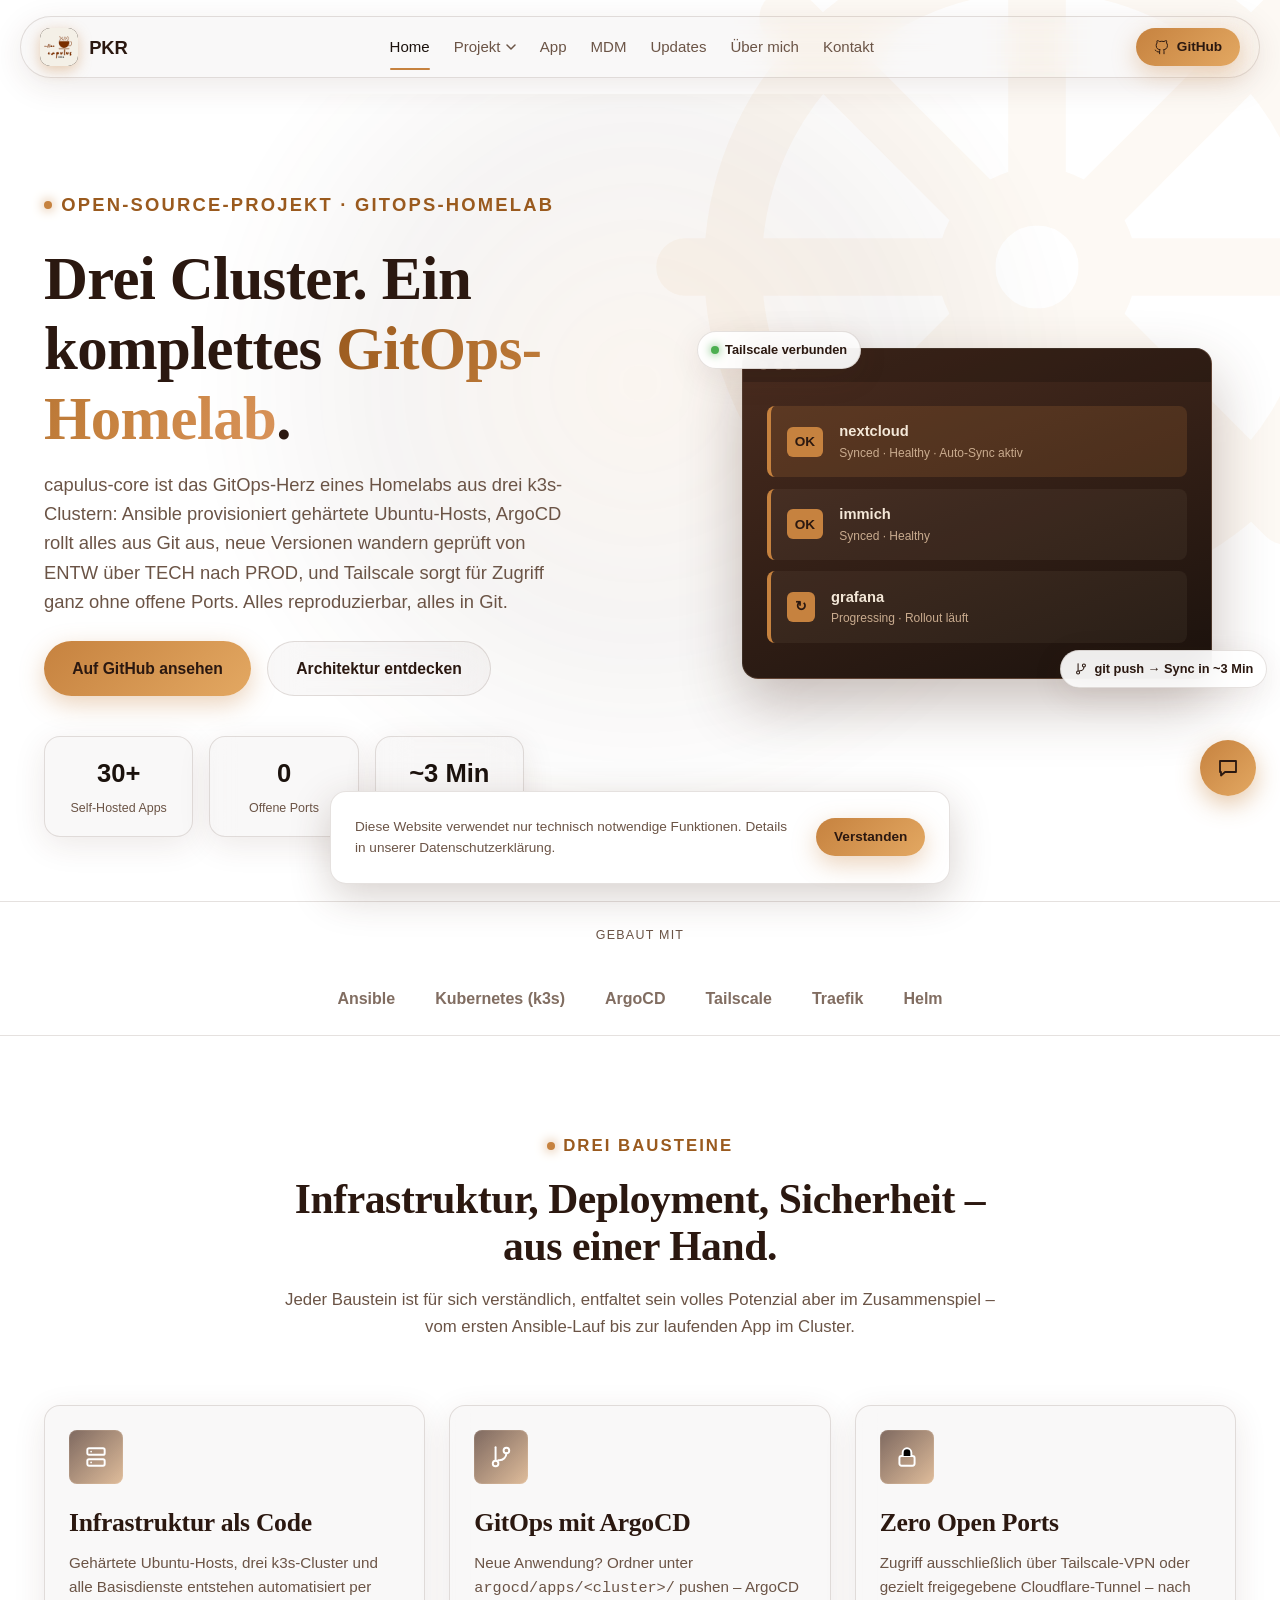
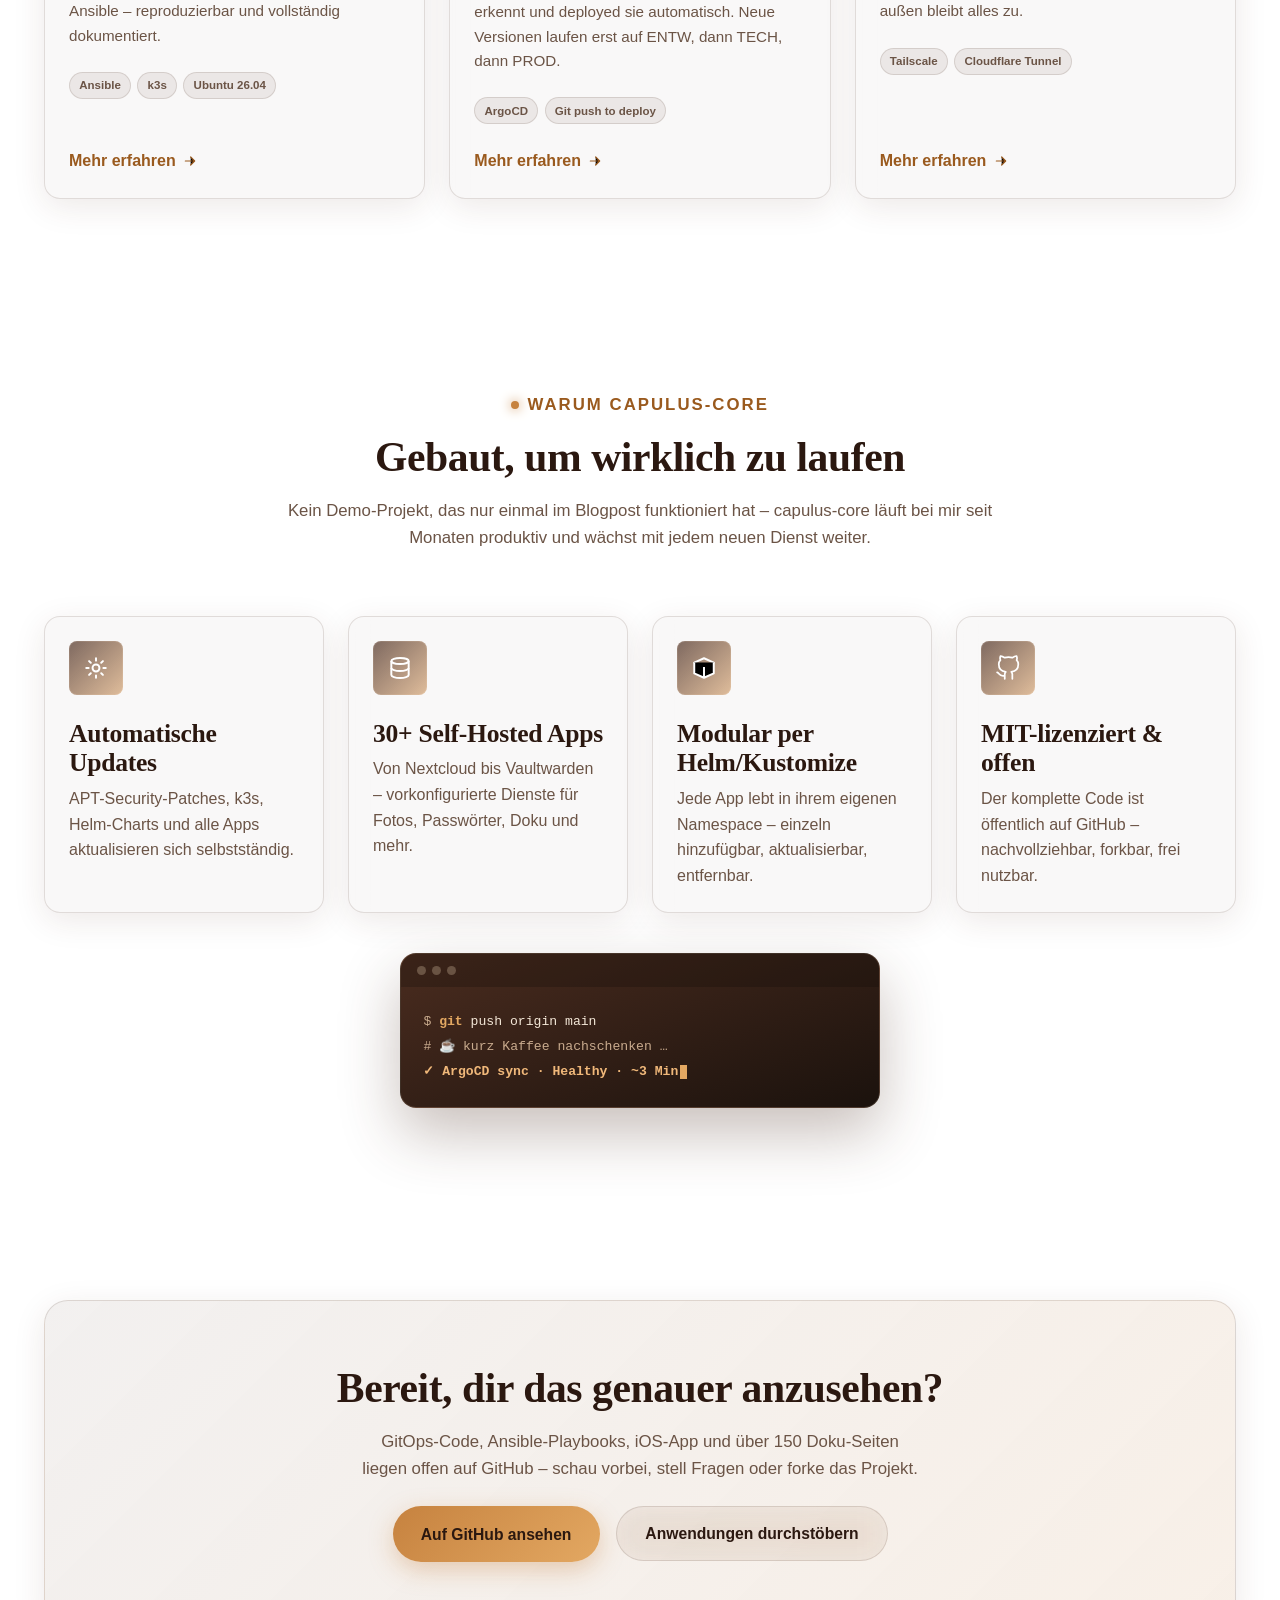
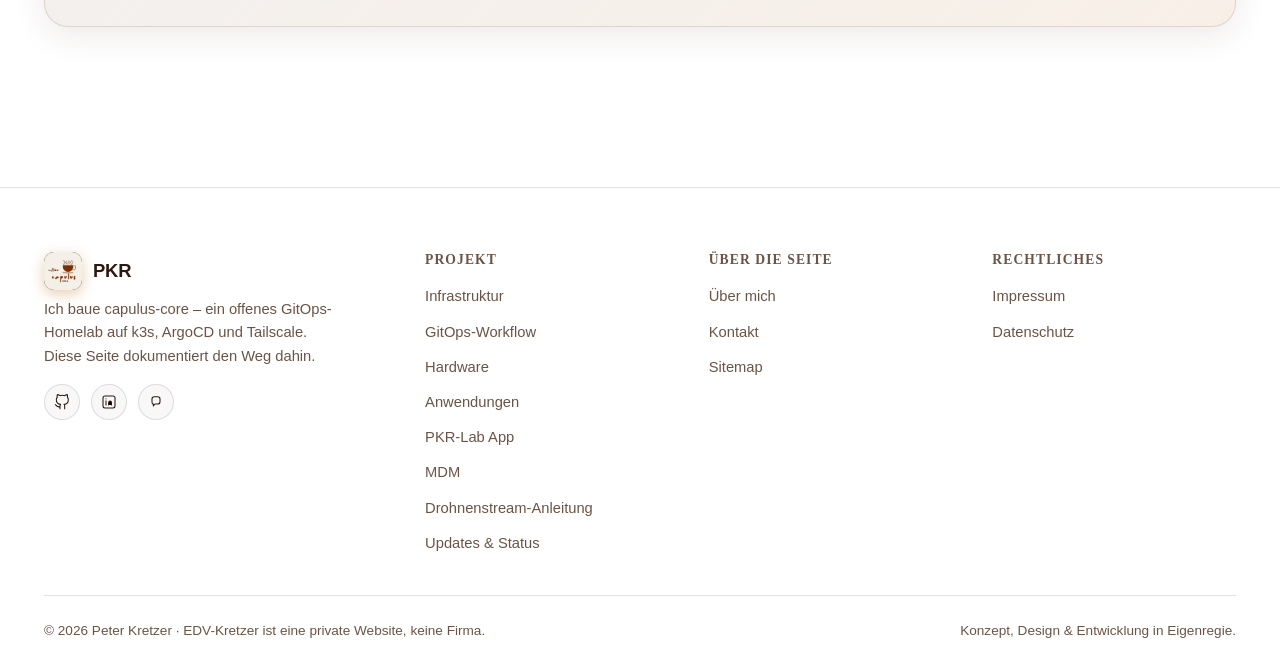
==== commit c50a82a4: "Merge branch 'main' into feat/ticket-verifizierung" ====
--- a/index.html
+++ b/index.html
@@ -3,11 +3,10 @@
 <head>
   <meta charset="UTF-8">
   <meta name="viewport" content="width=device-width, initial-scale=1.0">
-  <title>EDV-Kretzer – capulus-core: GitOps-Homelab auf k3s, ArgoCD &amp; Tailscale</title>
+  <title>PKR – capulus-core: GitOps-Homelab auf k3s, ArgoCD &amp; Tailscale</title>
   <meta name="description" content="capulus-core ist ein offenes, GitOps-gesteuertes Homelab aus drei k3s-Clustern (ENTW, TECH, PROD): ArgoCD, Ansible und Tailscale, geprüfte Updates, null offene Ports.">
   <meta name="theme-color" content="#ffffff">
-  <link rel="icon" type="image/svg+xml" href="assets/icons/favicon.svg">
-  <link rel="icon" type="image/png" href="assets/icons/favicon-edv-kretzer.png">
+  <link rel="icon" type="image/png" href="assets/icons/logo-pkr.png">
   <meta name="robots" content="index, follow">
   <link rel="canonical" href="https://www.edv-kretzer.de/">
 
@@ -15,14 +14,14 @@
   <link rel="stylesheet" href="css/animations.css">
 
   <meta property="og:type" content="website" data-seo>
-  <meta property="og:site_name" content="EDV-Kretzer" data-seo>
-  <meta property="og:title" content="EDV-Kretzer – capulus-core: GitOps-Homelab auf k3s, ArgoCD &amp; Tailscale" data-seo>
+  <meta property="og:site_name" content="PKR" data-seo>
+  <meta property="og:title" content="PKR – capulus-core: GitOps-Homelab auf k3s, ArgoCD &amp; Tailscale" data-seo>
   <meta property="og:description" content="capulus-core ist ein offenes, GitOps-gesteuertes Homelab aus drei k3s-Clustern (ENTW, TECH, PROD): ArgoCD, Ansible und Tailscale, geprüfte Updates, null offene Ports." data-seo>
   <meta property="og:url" content="https://www.edv-kretzer.de/" data-seo>
   <meta property="og:locale" content="de_DE" data-seo>
   <meta property="og:image" content="https://www.edv-kretzer.de/assets/images/screenshot-argocd.png" data-seo>
   <meta name="twitter:card" content="summary_large_image" data-seo>
-  <meta name="twitter:title" content="EDV-Kretzer – capulus-core: GitOps-Homelab auf k3s, ArgoCD &amp; Tailscale" data-seo>
+  <meta name="twitter:title" content="PKR – capulus-core: GitOps-Homelab auf k3s, ArgoCD &amp; Tailscale" data-seo>
   <meta name="twitter:description" content="capulus-core ist ein offenes, GitOps-gesteuertes Homelab aus drei k3s-Clustern (ENTW, TECH, PROD): ArgoCD, Ansible und Tailscale, geprüfte Updates, null offene Ports." data-seo>
   <script type="application/ld+json" data-seo>
 {
@@ -43,7 +42,7 @@
       "@type": "WebSite",
       "@id": "https://www.edv-kretzer.de/#website",
       "url": "https://www.edv-kretzer.de/",
-      "name": "EDV-Kretzer",
+      "name": "PKR",
       "inLanguage": "de-DE",
       "publisher": {
         "@id": "https://www.edv-kretzer.de/#person"
@@ -53,7 +52,7 @@
       "@type": "WebPage",
       "@id": "https://www.edv-kretzer.de/#webpage",
       "url": "https://www.edv-kretzer.de/",
-      "name": "EDV-Kretzer – capulus-core: GitOps-Homelab auf k3s, ArgoCD & Tailscale",
+      "name": "PKR – capulus-core: GitOps-Homelab auf k3s, ArgoCD & Tailscale",
       "description": "capulus-core ist ein offenes, GitOps-gesteuertes Homelab aus drei k3s-Clustern (ENTW, TECH, PROD): ArgoCD, Ansible und Tailscale, geprüfte Updates, null offene Ports.",
       "inLanguage": "de-DE",
       "isPartOf": {
@@ -73,9 +72,9 @@
 
   <header class="site-header">
     <div class="container nav-inner glass">
-      <a href="index.html" class="brand" aria-label="EDV-Kretzer Startseite">
-        <span class="brand-mark"><img src="assets/icons/logo-edv-kretzer.png" width="38" height="38" alt=""></span>
-        <span>EDV-<em>Kretzer</em></span>
+      <a href="index.html" class="brand" aria-label="PKR Startseite">
+        <span class="brand-mark"><img src="assets/icons/logo-pkr.png" width="38" height="38" alt=""></span>
+        <span>PKR</span>
       </a>
 
       <nav class="nav-links" aria-label="Hauptnavigation">
@@ -306,8 +305,8 @@
       <div class="footer-grid">
         <div class="footer-brand">
           <a href="index.html" class="brand">
-            <span class="brand-mark"><img src="assets/icons/logo-edv-kretzer.png" width="38" height="38" alt=""></span>
-            <span>EDV-<em>Kretzer</em></span>
+            <span class="brand-mark"><img src="assets/icons/logo-pkr.png" width="38" height="38" alt=""></span>
+            <span>PKR</span>
           </a>
           <p>Ich baue capulus-core – ein offenes GitOps-Homelab auf k3s, ArgoCD und Tailscale. Diese Seite dokumentiert den Weg dahin.</p>
           <div class="social-row mt-2">
@@ -360,5 +359,24 @@
   </div>
 
   <script src="js/main.js"></script>
+
+  <button type="button" class="open-zammad-chat chat-fab" aria-label="Chat öffnen">
+    <svg width="22" height="22" aria-hidden="true"><use href="assets/icons/sprite.svg#icon-chat"></use></svg>
+  </button>
+
+  <!-- Zammad Live-Chat -->
+  <script src="https://support-tech.pke-lab.de/assets/chat/chat-no-jquery.min.js"></script>
+  <script>
+    (function () {
+      new ZammadChat({
+        chatId: 1,
+        show: false,
+        flat: true,
+        background: '#3e2b22',
+        fontSize: '12px',
+        title: '<strong>Chat</strong> mit mir'
+      });
+    })();
+  </script>
 </body>
 </html>
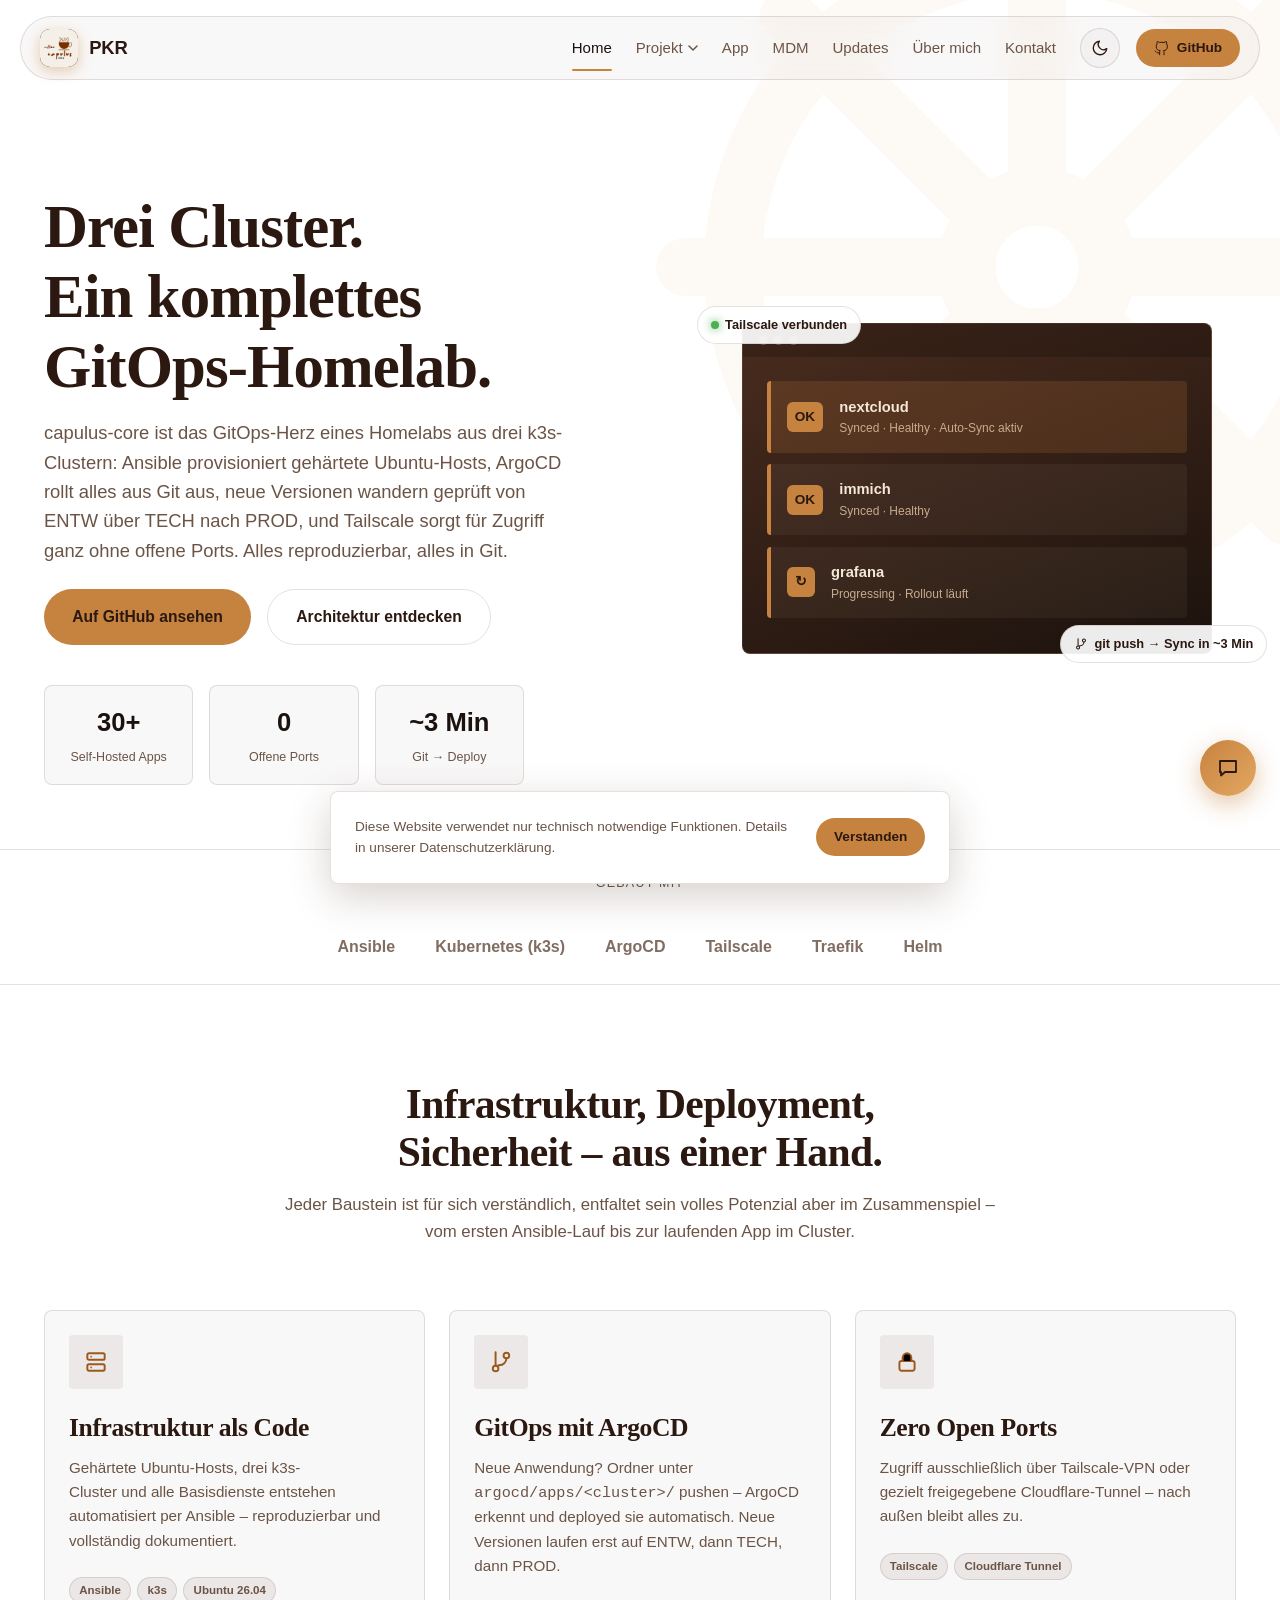
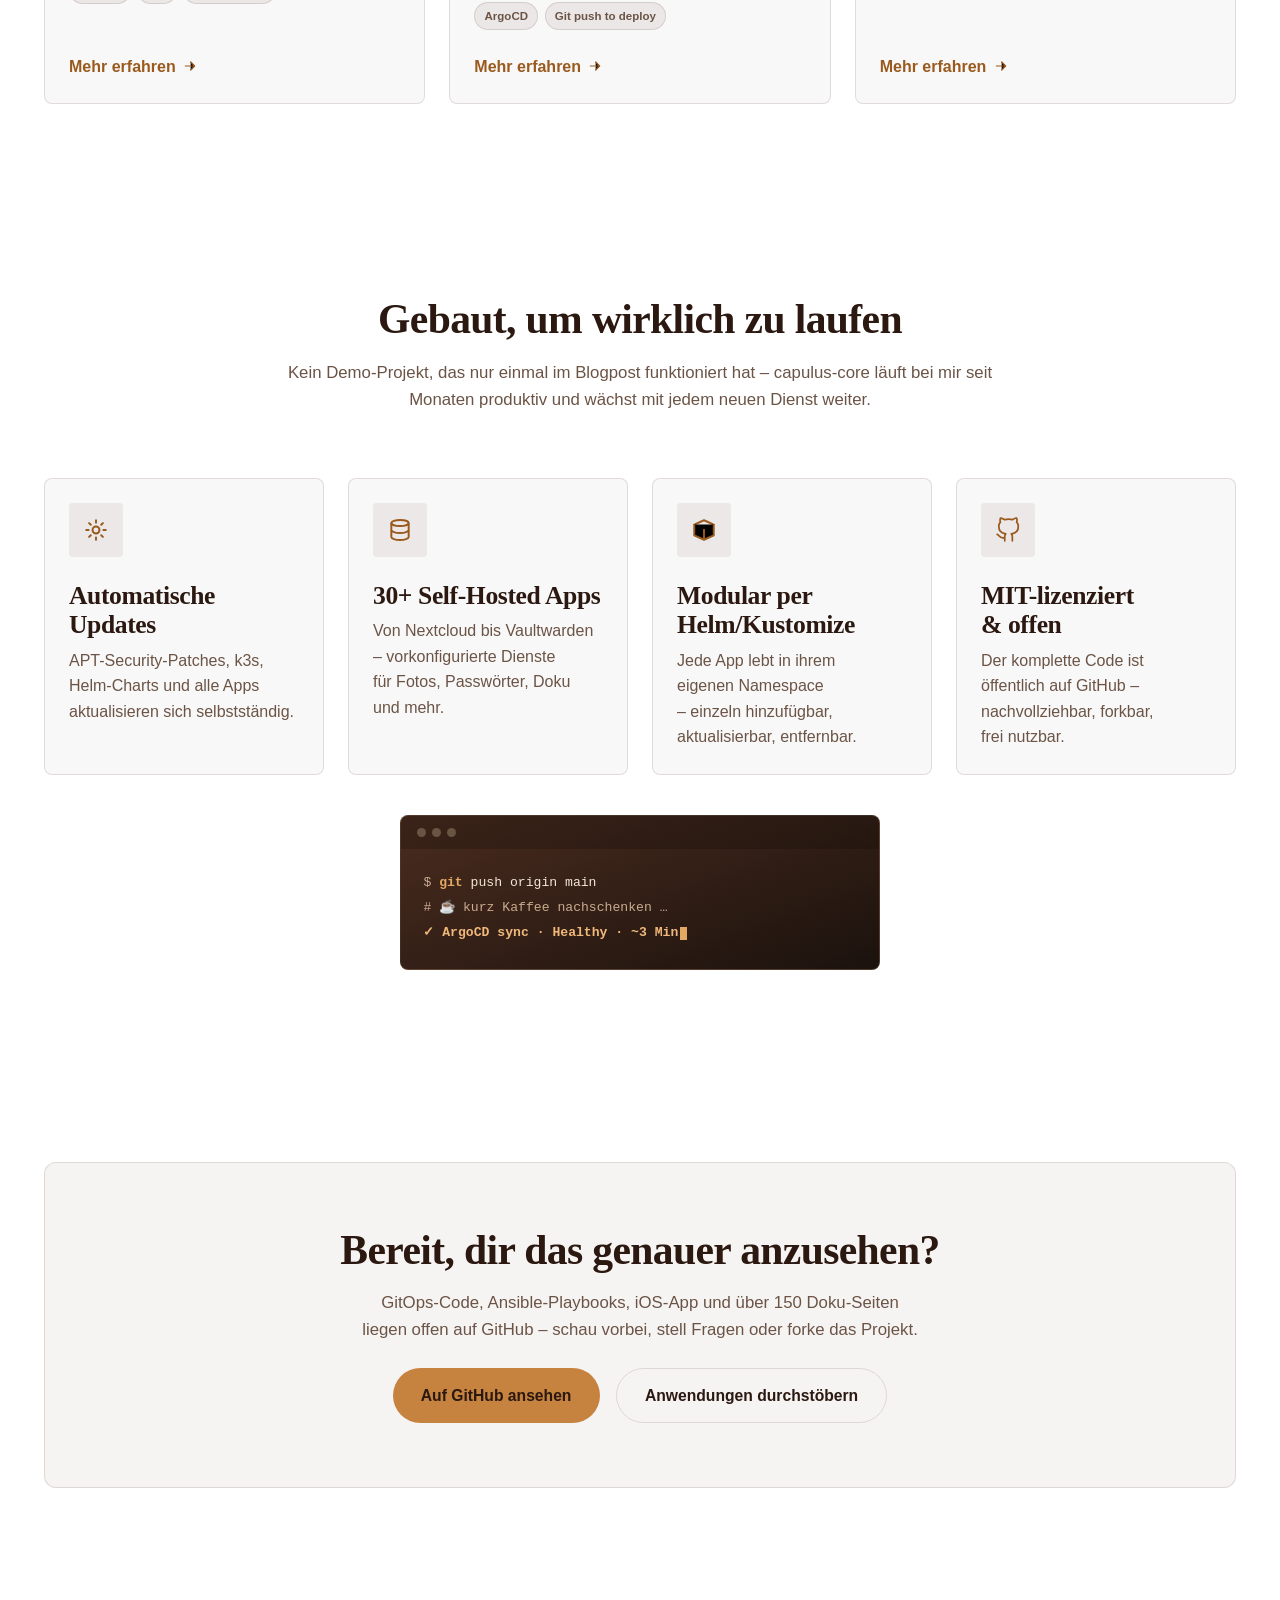
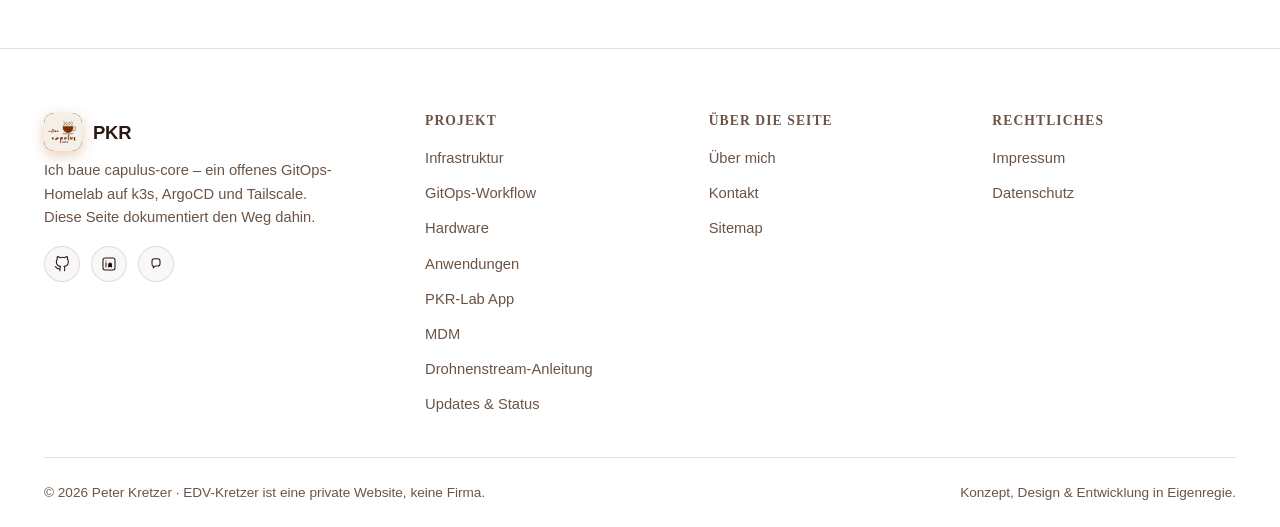
==== commit 0938c39a: "feat: new design with better editing posibilitys" ====
--- a/index.html
+++ b/index.html
@@ -5,21 +5,23 @@
   <meta name="viewport" content="width=device-width, initial-scale=1.0">
   <title>PKR – capulus-core: GitOps-Homelab auf k3s, ArgoCD &amp; Tailscale</title>
   <meta name="description" content="capulus-core ist ein offenes, GitOps-gesteuertes Homelab aus drei k3s-Clustern (ENTW, TECH, PROD): ArgoCD, Ansible und Tailscale, geprüfte Updates, null offene Ports.">
-  <meta name="theme-color" content="#ffffff">
+  <meta name="theme-color" content="#ffffff" media="(prefers-color-scheme: light)">
+  <meta name="theme-color" content="#17100c" media="(prefers-color-scheme: dark)">
   <link rel="icon" type="image/png" href="assets/icons/logo-pkr.png">
   <meta name="robots" content="index, follow">
-  <link rel="canonical" href="https://www.edv-kretzer.de/">
+  <link rel="canonical" href="https://www.pkr-docs.de/">
 
   <link rel="stylesheet" href="css/style.css">
   <link rel="stylesheet" href="css/animations.css">
+  <script src="js/theme.js"></script>
 
   <meta property="og:type" content="website" data-seo>
   <meta property="og:site_name" content="PKR" data-seo>
   <meta property="og:title" content="PKR – capulus-core: GitOps-Homelab auf k3s, ArgoCD &amp; Tailscale" data-seo>
   <meta property="og:description" content="capulus-core ist ein offenes, GitOps-gesteuertes Homelab aus drei k3s-Clustern (ENTW, TECH, PROD): ArgoCD, Ansible und Tailscale, geprüfte Updates, null offene Ports." data-seo>
-  <meta property="og:url" content="https://www.edv-kretzer.de/" data-seo>
+  <meta property="og:url" content="https://www.pkr-docs.de/" data-seo>
   <meta property="og:locale" content="de_DE" data-seo>
-  <meta property="og:image" content="https://www.edv-kretzer.de/assets/images/screenshot-argocd.png" data-seo>
+  <meta property="og:image" content="https://www.pkr-docs.de/assets/images/screenshot-argocd.png" data-seo>
   <meta name="twitter:card" content="summary_large_image" data-seo>
   <meta name="twitter:title" content="PKR – capulus-core: GitOps-Homelab auf k3s, ArgoCD &amp; Tailscale" data-seo>
   <meta name="twitter:description" content="capulus-core ist ein offenes, GitOps-gesteuertes Homelab aus drei k3s-Clustern (ENTW, TECH, PROD): ArgoCD, Ansible und Tailscale, geprüfte Updates, null offene Ports." data-seo>
@@ -29,9 +31,9 @@
   "@graph": [
     {
       "@type": "Person",
-      "@id": "https://www.edv-kretzer.de/#person",
+      "@id": "https://www.pkr-docs.de/#person",
       "name": "Peter Kretzer",
-      "url": "https://www.edv-kretzer.de/",
+      "url": "https://www.pkr-docs.de/",
       "email": "info@pkr-service.de",
       "description": "Entwickler von capulus-core, einem offenen GitOps-Homelab auf k3s, ArgoCD und Tailscale.",
       "sameAs": [
@@ -40,26 +42,26 @@
     },
     {
       "@type": "WebSite",
-      "@id": "https://www.edv-kretzer.de/#website",
-      "url": "https://www.edv-kretzer.de/",
+      "@id": "https://www.pkr-docs.de/#website",
+      "url": "https://www.pkr-docs.de/",
       "name": "PKR",
       "inLanguage": "de-DE",
       "publisher": {
-        "@id": "https://www.edv-kretzer.de/#person"
+        "@id": "https://www.pkr-docs.de/#person"
       }
     },
     {
       "@type": "WebPage",
-      "@id": "https://www.edv-kretzer.de/#webpage",
-      "url": "https://www.edv-kretzer.de/",
+      "@id": "https://www.pkr-docs.de/#webpage",
+      "url": "https://www.pkr-docs.de/",
       "name": "PKR – capulus-core: GitOps-Homelab auf k3s, ArgoCD & Tailscale",
       "description": "capulus-core ist ein offenes, GitOps-gesteuertes Homelab aus drei k3s-Clustern (ENTW, TECH, PROD): ArgoCD, Ansible und Tailscale, geprüfte Updates, null offene Ports.",
       "inLanguage": "de-DE",
       "isPartOf": {
-        "@id": "https://www.edv-kretzer.de/#website"
+        "@id": "https://www.pkr-docs.de/#website"
       },
       "about": {
-        "@id": "https://www.edv-kretzer.de/#person"
+        "@id": "https://www.pkr-docs.de/#person"
       }
     }
   ]
@@ -67,7 +69,7 @@
   </script>
 </head>
 <body>
-  <div class="bg-wheel bg-wheel-hero bg-wheel-spin" aria-hidden="true"><svg><use href="assets/icons/sprite.svg#icon-wheel"></use></svg></div>
+  <div class="bg-wheel bg-wheel-hero" aria-hidden="true"><svg><use href="assets/icons/sprite.svg#icon-wheel"></use></svg></div>
   <a class="skip-link" href="#main">Zum Inhalt springen</a>
 
   <header class="site-header">
@@ -97,6 +99,11 @@
         <a href="ueber-mich.html">Über mich</a>
         <a href="kontakt.html">Kontakt</a>
       </nav>
+
+      <button type="button" class="theme-toggle" aria-label="Farbschema wechseln" title="Hell oder dunkel">
+        <svg class="icon-sun" width="18" height="18" viewBox="0 0 24 24" fill="none" stroke="currentColor" stroke-width="1.8" stroke-linecap="round" stroke-linejoin="round" aria-hidden="true"><circle cx="12" cy="12" r="4"/><path d="M12 2v2M12 20v2M4.9 4.9l1.4 1.4M17.7 17.7l1.4 1.4M2 12h2M20 12h2M4.9 19.1l1.4-1.4M17.7 6.3l1.4-1.4"/></svg>
+        <svg class="icon-moon" width="18" height="18" viewBox="0 0 24 24" fill="none" stroke="currentColor" stroke-width="1.8" stroke-linecap="round" stroke-linejoin="round" aria-hidden="true"><path d="M21 12.8A9 9 0 1 1 11.2 3a7 7 0 0 0 9.8 9.8z"/></svg>
+      </button>
 
       <a href="https://github.com/pkr-lab" target="_blank" rel="noopener" class="btn btn-primary btn-sm nav-cta"><svg width="15" height="15"><use href="assets/icons/sprite.svg#icon-github"></use></svg> GitHub</a>
 
@@ -126,11 +133,9 @@
 
     <!-- Hero -->
     <section class="hero">
-      <div class="hero-glow" aria-hidden="true"></div>
       <div class="container hero-inner">
         <div class="hero-content">
-          <p class="eyebrow">Open-Source-Projekt · GitOps-Homelab</p>
-          <h1>Drei Cluster. Ein komplettes <em>GitOps-Homelab</em>.</h1>
+          <h1>Drei Cluster. Ein komplettes GitOps-Homelab.</h1>
           <p>capulus-core ist das GitOps-Herz eines Homelabs aus drei k3s-Clustern: Ansible provisioniert gehärtete Ubuntu-Hosts, ArgoCD rollt alles aus Git aus, neue Versionen wandern geprüft von ENTW über TECH nach PROD, und Tailscale sorgt für Zugriff ganz ohne offene Ports. Alles reproduzierbar, alles in Git.</p>
           <div class="hero-actions">
             <a href="https://github.com/pkr-lab" target="_blank" rel="noopener" class="btn btn-primary">Auf GitHub ansehen</a>
@@ -152,7 +157,7 @@
           </div>
         </div>
 
-        <div class="hero-visual reveal">
+        <div class="hero-visual">
           <span class="badge-float b1 glass">
             <span class="dot"></span> Tailscale verbunden
           </span>
@@ -199,14 +204,13 @@
     <!-- Produkt-Showcase -->
     <section class="section" id="produkte">
       <div class="container">
-        <div class="section-head reveal">
-          <p class="eyebrow">Drei Bausteine</p>
+        <div class="section-head">
           <h2>Infrastruktur, Deployment, Sicherheit – aus einer Hand.</h2>
           <p>Jeder Baustein ist für sich verständlich, entfaltet sein volles Potenzial aber im Zusammenspiel – vom ersten Ansible-Lauf bis zur laufenden App im Cluster.</p>
         </div>
 
         <div class="grid grid-3">
-          <article class="product-card glass-card reveal">
+          <article class="product-card glass-card">
             <div class="card-icon"><svg width="26" height="26"><use href="assets/icons/sprite.svg#icon-server"></use></svg></div>
             <h3>Infrastruktur als Code</h3>
             <p>Gehärtete Ubuntu-Hosts, drei k3s-Cluster und alle Basisdienste entstehen automatisiert per Ansible – reproduzierbar und vollständig dokumentiert.</p>
@@ -218,7 +222,7 @@
             <a href="projekt.html#infrastruktur" class="card-link">Mehr erfahren <svg width="16" height="16"><use href="assets/icons/sprite.svg#icon-arrow-right"></use></svg></a>
           </article>
 
-          <article class="product-card glass-card reveal">
+          <article class="product-card glass-card">
             <div class="card-icon"><svg width="26" height="26"><use href="assets/icons/sprite.svg#icon-git-branch"></use></svg></div>
             <h3>GitOps mit ArgoCD</h3>
             <p>Neue Anwendung? Ordner unter <code>argocd/apps/&lt;cluster&gt;/</code> pushen – ArgoCD erkennt und deployed sie automatisch. Neue Versionen laufen erst auf ENTW, dann TECH, dann PROD.</p>
@@ -229,7 +233,7 @@
             <a href="projekt.html#gitops" class="card-link">Mehr erfahren <svg width="16" height="16"><use href="assets/icons/sprite.svg#icon-arrow-right"></use></svg></a>
           </article>
 
-          <article class="product-card glass-card reveal">
+          <article class="product-card glass-card">
             <div class="card-icon"><svg width="26" height="26"><use href="assets/icons/sprite.svg#icon-lock"></use></svg></div>
             <h3>Zero Open Ports</h3>
             <p>Zugriff ausschließlich über Tailscale-VPN oder gezielt freigegebene Cloudflare-Tunnel – nach außen bleibt alles zu.</p>
@@ -246,35 +250,34 @@
     <!-- Features -->
     <section class="section">
       <div class="container">
-        <div class="section-head reveal">
-          <p class="eyebrow">Warum capulus-core</p>
+        <div class="section-head">
           <h2>Gebaut, um wirklich zu laufen</h2>
           <p>Kein Demo-Projekt, das nur einmal im Blogpost funktioniert hat – capulus-core läuft bei mir seit Monaten produktiv und wächst mit jedem neuen Dienst weiter.</p>
         </div>
 
         <div class="grid grid-4">
-          <div class="feature-card glass-card reveal">
+          <div class="feature-card glass-card">
             <div class="card-icon"><svg width="26" height="26"><use href="assets/icons/sprite.svg#icon-cog"></use></svg></div>
             <h3>Automatische Updates</h3>
             <p>APT-Security-Patches, k3s, Helm-Charts und alle Apps aktualisieren sich selbstständig.</p>
           </div>
-          <div class="feature-card glass-card reveal">
+          <div class="feature-card glass-card">
             <div class="card-icon"><svg width="26" height="26"><use href="assets/icons/sprite.svg#icon-database"></use></svg></div>
             <h3>30+ Self-Hosted Apps</h3>
             <p>Von Nextcloud bis Vaultwarden – vorkonfigurierte Dienste für Fotos, Passwörter, Doku und mehr.</p>
           </div>
-          <div class="feature-card glass-card reveal">
+          <div class="feature-card glass-card">
             <div class="card-icon"><svg width="26" height="26"><use href="assets/icons/sprite.svg#icon-box"></use></svg></div>
             <h3>Modular per Helm/Kustomize</h3>
             <p>Jede App lebt in ihrem eigenen Namespace – einzeln hinzufügbar, aktualisierbar, entfernbar.</p>
           </div>
-          <div class="feature-card glass-card reveal">
+          <div class="feature-card glass-card">
             <div class="card-icon"><svg width="26" height="26"><use href="assets/icons/sprite.svg#icon-github"></use></svg></div>
             <h3>MIT-lizenziert &amp; offen</h3>
             <p>Der komplette Code ist öffentlich auf GitHub – nachvollziehbar, forkbar, frei nutzbar.</p>
           </div>
         </div>
-        <div class="device reveal mt-4" style="max-width:480px; margin-inline:auto;">
+        <div class="device mt-4" style="max-width:480px; margin-inline:auto;">
           <div class="screen-bar"><span></span><span></span><span></span></div>
           <div class="screen code-screen">
             <div><span class="tok-muted">$</span> <span class="tok-key">git</span> push origin main</div>
@@ -288,7 +291,7 @@
     <!-- CTA -->
     <section class="section">
       <div class="container">
-        <div class="cta-section glass reveal">
+        <div class="cta-section glass">
           <h2>Bereit, dir das genauer anzusehen?</h2>
           <p>GitOps-Code, Ansible-Playbooks, iOS-App und über 150 Doku-Seiten liegen offen auf GitHub – schau vorbei, stell Fragen oder forke das Projekt.</p>
           <div class="cta-actions">
--- a/css/style.css
+++ b/css/style.css
@@ -34,17 +34,30 @@
   --glass-bg-strong: rgba(74, 44, 31, 0.07);
   --glass-border: rgba(74, 44, 31, 0.14);
   --glass-blur: 16px;
-  --glass-shadow: 0 8px 32px rgba(74, 44, 31, 0.1);
+  --glass-shadow: none;
+  --card-hover-border: rgba(74, 44, 31, 0.28);
+  --card-hover-shadow: none;
+
+  /* Flächen, die Inhalt überdecken (Header, Menüs, Banner) */
+  --surface-nav: rgba(255, 255, 255, 0.88);
+  --surface-menu: rgba(255, 255, 255, 0.98);
+  --surface-overlay: rgba(255, 255, 255, 0.94);
+  --surface-badge: rgba(255, 255, 255, 0.92);
+  --banner-shadow: 0 12px 40px rgba(74, 44, 31, 0.22);
+  --status-ok: #047857;
+  --flag-text: #8a2f08;
+
+  color-scheme: light;
 
   /* Typografie */
   --font-base: -apple-system, BlinkMacSystemFont, "Segoe UI", Roboto, Helvetica, Arial, sans-serif;
-  --font-display: Georgia, "Iowan Old Style", "Palatino Linotype", Palatino, serif;
+  --font-display: Charter, "Bitstream Charter", "Sitka Text", Cambria, "Iowan Old Style", Georgia, serif;
   --font-mono: ui-monospace, "SF Mono", Menlo, Consolas, "Roboto Mono", monospace;
 
   /* Radius & Spacing */
-  --radius-sm: 8px;
-  --radius-md: 16px;
-  --radius-lg: 24px;
+  --radius-sm: 4px;
+  --radius-md: 8px;
+  --radius-lg: 12px;
   --radius-pill: 999px;
   --space-1: 0.5rem;
   --space-2: 1rem;
@@ -61,6 +74,63 @@
   --ease: cubic-bezier(0.2, 0.8, 0.2, 1);
   --transition-fast: 0.2s var(--ease);
   --transition-med: 0.4s var(--ease);
+}
+
+/* ---------- Dunkles Farbschema ----------
+   Greift bei data-theme="dark" (Umschalter) oder, solange der Nutzer nichts gewählt hat,
+   über prefers-color-scheme. Beide Blöcke müssen identisch bleiben. */
+:root[data-theme="dark"] {
+  --color-bg: #17100c;
+  --color-bg-light: #211610;
+  --color-heading: #fbf1e4;
+  --color-text: #eadbc8;
+  --color-text-muted: #b9a590;
+  --color-accent-text: #e3a862;
+  --tint-1: rgba(255, 230, 200, 0.03);
+  --tint-2: rgba(255, 230, 200, 0.05);
+  --tint-3: rgba(255, 230, 200, 0.08);
+  --glass-bg: rgba(255, 230, 200, 0.05);
+  --glass-bg-strong: rgba(255, 230, 200, 0.1);
+  --glass-border: rgba(255, 220, 180, 0.14);
+  --glass-shadow: none;
+  --card-hover-border: rgba(255, 220, 180, 0.32);
+  --card-hover-shadow: none;
+  --surface-nav: rgba(23, 16, 12, 0.88);
+  --surface-menu: rgba(33, 22, 16, 0.98);
+  --surface-overlay: rgba(23, 16, 12, 0.95);
+  --surface-badge: rgba(38, 24, 16, 0.92);
+  --banner-shadow: 0 12px 40px rgba(0, 0, 0, 0.6);
+  --status-ok: #34d399;
+  --flag-text: #f0a37c;
+  color-scheme: dark;
+}
+
+@media (prefers-color-scheme: dark) {
+  :root:not([data-theme="light"]) {
+    --color-bg: #17100c;
+    --color-bg-light: #211610;
+    --color-heading: #fbf1e4;
+    --color-text: #eadbc8;
+    --color-text-muted: #b9a590;
+    --color-accent-text: #e3a862;
+    --tint-1: rgba(255, 230, 200, 0.03);
+    --tint-2: rgba(255, 230, 200, 0.05);
+    --tint-3: rgba(255, 230, 200, 0.08);
+    --glass-bg: rgba(255, 230, 200, 0.05);
+    --glass-bg-strong: rgba(255, 230, 200, 0.1);
+    --glass-border: rgba(255, 220, 180, 0.14);
+    --glass-shadow: none;
+    --card-hover-border: rgba(255, 220, 180, 0.32);
+    --card-hover-shadow: none;
+    --surface-nav: rgba(23, 16, 12, 0.88);
+    --surface-menu: rgba(33, 22, 16, 0.98);
+    --surface-overlay: rgba(23, 16, 12, 0.95);
+    --surface-badge: rgba(38, 24, 16, 0.92);
+    --banner-shadow: 0 12px 40px rgba(0, 0, 0, 0.6);
+    --status-ok: #34d399;
+    --flag-text: #f0a37c;
+    color-scheme: dark;
+  }
 }
 
 /* Dunkle Mockups (Terminal, Monitor) behalten das dunkle Farbschema */
@@ -147,16 +217,20 @@
 
 h1, h2, h3, h4 {
   font-family: var(--font-display);
-  font-weight: 700;
+  font-weight: 600;
   line-height: 1.15;
-  letter-spacing: -0.01em;
+  letter-spacing: -0.015em;
+  text-wrap: balance;
 }
 
 h1 { font-size: clamp(2.2rem, 5vw + 1rem, 3.8rem); }
 h2 { font-size: clamp(1.8rem, 3vw + 1rem, 2.6rem); }
 h3 { font-size: clamp(1.3rem, 1.5vw + 1rem, 1.6rem); }
 
-p { color: var(--color-text-muted); }
+p {
+  color: var(--color-text-muted);
+  text-wrap: pretty;
+}
 
 .container {
   width: 100%;
@@ -181,24 +255,10 @@
 }
 
 .eyebrow {
-  display: inline-flex;
-  align-items: center;
-  gap: 0.5em;
-  font-size: 0.8rem;
-  font-weight: 700;
-  letter-spacing: 0.12em;
-  text-transform: uppercase;
+  font-size: 0.92rem;
+  font-weight: 600;
   color: var(--color-accent-text);
-  margin-bottom: var(--space-2);
-}
-
-.eyebrow::before {
-  content: "";
-  width: 8px;
-  height: 8px;
-  border-radius: 50%;
-  background: var(--color-accent);
-  box-shadow: 0 0 12px var(--color-accent);
+  margin-bottom: var(--space-1);
 }
 
 .section-head h2 { margin-bottom: var(--space-2); }
@@ -229,25 +289,17 @@
 .glass {
   background: var(--glass-bg);
   border: 1px solid var(--glass-border);
-  backdrop-filter: blur(var(--glass-blur)) saturate(140%);
-  -webkit-backdrop-filter: blur(var(--glass-blur)) saturate(140%);
-  box-shadow: var(--glass-shadow);
 }
 
 .glass-card {
   background: var(--glass-bg);
   border: 1px solid var(--glass-border);
-  backdrop-filter: blur(var(--glass-blur)) saturate(140%);
-  -webkit-backdrop-filter: blur(var(--glass-blur)) saturate(140%);
   border-radius: var(--radius-md);
-  box-shadow: var(--glass-shadow);
-  transition: transform var(--transition-med), box-shadow var(--transition-med), border-color var(--transition-med);
+  transition: border-color var(--transition-fast);
 }
 
 .glass-card:hover {
-  transform: translateY(-6px);
-  border-color: rgba(74, 44, 31, 0.28);
-  box-shadow: 0 20px 45px rgba(74, 44, 31, 0.16);
+  border-color: var(--card-hover-border);
 }
 
 /* ---------- Buttons ---------- */
@@ -260,30 +312,25 @@
   border-radius: var(--radius-pill);
   font-weight: 600;
   font-size: 0.98rem;
-  transition: transform var(--transition-fast), box-shadow var(--transition-fast), background var(--transition-fast), border-color var(--transition-fast);
+  transition: background var(--transition-fast), border-color var(--transition-fast);
   white-space: nowrap;
 }
 
 .btn-primary {
-  background: linear-gradient(135deg, var(--color-accent) 0%, var(--color-accent-light) 100%);
+  background: var(--color-accent);
   color: var(--color-text-dark);
-  box-shadow: 0 8px 24px rgba(198, 130, 63, 0.35);
 }
 .btn-primary:hover {
-  transform: translateY(-2px);
-  box-shadow: 0 12px 32px rgba(198, 130, 63, 0.5);
+  background: var(--color-accent-light);
 }
 
 .btn-outline {
-  background: var(--glass-bg);
+  background: transparent;
   border: 1px solid var(--glass-border);
-  backdrop-filter: blur(var(--glass-blur));
-  -webkit-backdrop-filter: blur(var(--glass-blur));
   color: var(--color-text);
 }
 .btn-outline:hover {
   background: var(--glass-bg-strong);
-  transform: translateY(-2px);
 }
 
 .btn-sm {
@@ -309,11 +356,13 @@
   gap: var(--space-2);
   padding: 0.7em 1.2em;
   border-radius: var(--radius-pill);
+  backdrop-filter: blur(var(--glass-blur));
+  -webkit-backdrop-filter: blur(var(--glass-blur));
   transition: background var(--transition-med);
 }
 
 .site-header.scrolled .nav-inner {
-  background: rgba(255, 255, 255, 0.88);
+  background: var(--surface-nav);
 }
 
 .brand {
@@ -429,7 +478,7 @@
   min-width: 240px;
   padding: 0.4em;
   border-radius: var(--radius-md);
-  background: rgba(255, 255, 255, 0.98);
+  background: var(--surface-menu);
   backdrop-filter: blur(var(--glass-blur));
   -webkit-backdrop-filter: blur(var(--glass-blur));
   border: 1px solid var(--glass-border);
@@ -471,6 +520,39 @@
   display: none;
 }
 
+.theme-toggle {
+  width: 40px;
+  height: 40px;
+  flex-shrink: 0;
+  display: inline-flex;
+  align-items: center;
+  justify-content: center;
+  margin-left: auto;
+  border-radius: 50%;
+  border: 1px solid var(--glass-border);
+  background: var(--glass-bg);
+  color: var(--color-text);
+  transition: background var(--transition-fast), color var(--transition-fast);
+}
+.theme-toggle:hover {
+  background: var(--glass-bg-strong);
+  color: var(--color-accent-text);
+}
+
+/* Zeigt, wohin der Klick wechselt: Mond im hellen, Sonne im dunklen Schema */
+.theme-toggle .icon-sun { display: none; }
+:root[data-theme="dark"] .theme-toggle .icon-sun { display: block; }
+:root[data-theme="dark"] .theme-toggle .icon-moon { display: none; }
+@media (prefers-color-scheme: dark) {
+  :root:not([data-theme="light"]) .theme-toggle .icon-sun { display: block; }
+  :root:not([data-theme="light"]) .theme-toggle .icon-moon { display: none; }
+}
+
+@media (min-width: 960px) {
+  .nav-links { margin-left: auto; margin-right: var(--space-1); }
+  .theme-toggle { margin-left: 0; }
+}
+
 .nav-toggle {
   display: flex;
   flex-direction: column;
@@ -501,7 +583,7 @@
   position: fixed;
   inset: 0;
   z-index: 150;
-  background: rgba(255, 255, 255, 0.94);
+  background: var(--surface-overlay);
   backdrop-filter: blur(20px);
   -webkit-backdrop-filter: blur(20px);
   display: flex;
@@ -551,20 +633,6 @@
   overflow: hidden;
 }
 
-.hero-glow {
-  position: absolute;
-  top: -20%;
-  left: 50%;
-  width: 900px;
-  height: 900px;
-  transform: translateX(-50%);
-  background: radial-gradient(circle, rgba(198, 130, 63, 0.08) 0%, rgba(74, 44, 31, 0.05) 40%, transparent 70%);
-  filter: blur(10px);
-  pointer-events: none;
-  z-index: 0;
-  animation: pulse-glow 8s ease-in-out infinite;
-}
-
 .hero-inner {
   position: relative;
   z-index: 1;
@@ -580,13 +648,6 @@
 }
 
 .hero-content h1 { margin-bottom: var(--space-2); }
-.hero-content h1 em {
-  font-style: normal;
-  background: linear-gradient(120deg, var(--color-accent-text), var(--color-accent) 60%, var(--color-copper));
-  -webkit-background-clip: text;
-  background-clip: text;
-  color: transparent;
-}
 
 .hero-content p {
   font-size: 1.15rem;
@@ -642,8 +703,6 @@
   overflow: hidden;
   border: 1px solid var(--glass-border);
   background: linear-gradient(160deg, #4a2c1f, #1b120d);
-  box-shadow: 0 25px 60px rgba(74,44,31,0.3);
-  animation: float-y 6s ease-in-out infinite;
 }
 
 .device svg { width: 100%; height: auto; display: block; }
@@ -695,13 +754,12 @@
   display: flex;
   align-items: center;
   gap: 0.5em;
-  background: rgba(255, 255, 255, 0.92);
+  background: var(--surface-badge);
   z-index: 2;
-  animation: float-y 5s ease-in-out infinite;
-}
-
-.badge-float.b1 { top: 6%; left: -4%; animation-delay: 0.5s; }
-.badge-float.b2 { bottom: 8%; right: -6%; animation-delay: 1.2s; }
+}
+
+.badge-float.b1 { top: 6%; left: -4%; }
+.badge-float.b2 { bottom: 8%; right: -6%; }
 
 @media (max-width: 959px) {
   .badge-float { padding: 0.5em 0.85em; font-size: 0.72rem; max-width: calc(50% - 0.5em); }
@@ -782,11 +840,10 @@
   display: flex;
   align-items: center;
   justify-content: center;
-  background: linear-gradient(135deg, rgba(74,44,31,0.7), rgba(198,130,63,0.5));
+  background: var(--tint-3);
   margin-bottom: var(--space-2);
-  box-shadow: inset 0 0 0 1px rgba(255,230,200,0.12);
-}
-.card-icon svg { width: 26px; height: 26px; color: #fff; }
+}
+.card-icon svg { width: 26px; height: 26px; color: var(--color-accent-text); }
 
 .product-card h3 { margin-bottom: 0.2em; }
 .product-card p { font-size: 0.95rem; margin-bottom: var(--space-2); }
@@ -826,7 +883,7 @@
   text-align: center;
   position: relative;
   overflow: hidden;
-  background: linear-gradient(135deg, rgba(74,44,31,0.07), rgba(198,130,63,0.12));
+  background: var(--tint-2);
 }
 
 .cta-section h2 { margin-bottom: var(--space-2); }
@@ -884,9 +941,9 @@
   border-radius: 50%;
   background: var(--glass-bg);
   border: 1px solid var(--glass-border);
-  transition: background var(--transition-fast), transform var(--transition-fast);
-}
-.social-row a:hover { background: var(--glass-bg-strong); transform: translateY(-2px); }
+  transition: background var(--transition-fast);
+}
+.social-row a:hover { background: var(--glass-bg-strong); }
 .social-row svg { width: 16px; height: 16px; }
 
 /* ---------- Page Header (Sub-pages) ---------- */
@@ -948,17 +1005,12 @@
 
 /* Alarmmonitor 3D scene */
 .alarm-monitor-3d {
-  perspective: 1400px;
   padding-block: var(--space-4);
 }
 .monitor-frame {
-  transform-style: preserve-3d;
-  transform: rotateX(8deg) rotateY(-10deg);
-  transition: transform 0.15s ease-out;
   border-radius: var(--radius-md);
   border: 1px solid var(--glass-border);
   background: linear-gradient(160deg, #4a2c1f, #1b120d);
-  box-shadow: 0 40px 80px rgba(74,44,31,0.35);
   overflow: hidden;
   max-width: 640px;
   margin-inline: auto;
@@ -975,19 +1027,11 @@
 .monitor-frame .screen.screen--image {
   padding: 0;
   overflow: hidden;
-  transform-style: preserve-3d;
 }
 .screen--image img {
   display: block;
   width: 100%;
   height: auto;
-  transform: translateZ(26px) scale(1.02);
-  transition: transform var(--transition-med), filter var(--transition-med);
-  filter: brightness(0.96);
-}
-.alarm-monitor-3d:hover .screen--image img {
-  transform: translateZ(40px) scale(1.05);
-  filter: brightness(1.04);
 }
 
 .alarm-row {
@@ -1002,7 +1046,6 @@
 }
 .alarm-row.active {
   background: rgba(198,130,63,0.18);
-  animation: alarm-pulse 1.6s ease-in-out infinite;
 }
 .alarm-row .code {
   font-weight: 800;
@@ -1451,7 +1494,7 @@
   font-weight: 700;
   font-size: 0.95rem;
 }
-.status-overall.ok { color: #047857; }
+.status-overall.ok { color: var(--status-ok); }
 .status-overall.down { color: var(--color-accent-text); }
 
 .status-row {
@@ -1744,11 +1787,6 @@
   border-radius: 50px;
   background: linear-gradient(160deg, #3a3f4d, #101319 55%, #3a3f4d);
   box-shadow: 0 25px 55px rgba(74, 44, 31, 0.3), inset 0 0 0 1px rgba(255, 230, 200, 0.08);
-  transition: transform var(--transition-med), box-shadow var(--transition-med);
-}
-.phone-frame:hover {
-  transform: translateY(-6px);
-  box-shadow: 0 35px 70px rgba(74, 44, 31, 0.4), inset 0 0 0 1px rgba(255, 230, 200, 0.16);
 }
 .phone-frame::before {
   content: "";
@@ -1813,7 +1851,7 @@
   display: inline-block;
   background: rgba(193,68,14,0.1);
   border: 1px solid rgba(193,68,14,0.4);
-  color: #8a2f08;
+  color: var(--flag-text);
   padding: 0.1em 0.5em;
   border-radius: 4px;
   font-size: 0.85em;
@@ -1873,7 +1911,7 @@
   align-items: center;
   justify-content: space-between;
   background: var(--color-bg);
-  box-shadow: 0 12px 40px rgba(74, 44, 31, 0.22);
+  box-shadow: var(--banner-shadow);
   transform: translateY(150%);
   transition: transform var(--transition-med);
 }
@@ -1913,23 +1951,7 @@
 .status-block-lead { font-size: 1.1rem; font-weight: 700; }
 .status-block-meta { margin-top: var(--space-1); font-size: 0.85rem; opacity: 0.8; }
 
-/* ---------- Scroll Reveal ---------- */
-.reveal {
-  opacity: 0;
-  transform: translateY(28px);
-  transition: opacity 0.7s var(--ease), transform 0.7s var(--ease);
-}
-.reveal.visible {
-  opacity: 1;
-  transform: translateY(0);
-}
-.reveal-stagger.visible > * { transition-delay: calc(var(--i, 0) * 0.08s); }
-
 /* ---------- Hintergrund-Deko (Wheel / Code) ---------- */
-@keyframes bg-fade-in {
-  from { opacity: 0; }
-}
-
 .bg-wheel {
   position: fixed;
   top: -13%;
@@ -1938,11 +1960,8 @@
   pointer-events: none;
   color: var(--color-accent-light);
   opacity: 0.07;
-  animation: bg-fade-in 1.6s ease-out both;
 }
 .bg-wheel svg { width: 100%; height: 100%; display: block; }
-
-.bg-wheel-spin { transition: transform 0.1s linear; }
 
 .bg-wheel-hero {
   width: min(60vw, 820px);
@@ -1967,7 +1986,6 @@
   color: var(--color-accent-light);
   opacity: 0.06;
   line-height: 1;
-  animation: bg-fade-in 1.6s ease-out both;
 }
 
 @media (max-width: 719px) {
--- a/css/animations.css
+++ b/css/animations.css
@@ -1,38 +1,14 @@
 /* =========================================================
    EDV-Kretzer – Animationen & Keyframes
    ========================================================= */
-
-@keyframes pulse-glow {
-  0%, 100% { opacity: 0.7; transform: translateX(-50%) scale(1); }
-  50% { opacity: 1; transform: translateX(-50%) scale(1.08); }
-}
-
-@keyframes float-y {
-  0%, 100% { transform: translateY(0); }
-  50% { transform: translateY(-14px); }
-}
 
 @keyframes alarm-pulse {
   0%, 100% { box-shadow: 0 0 0 rgba(198, 130, 63, 0); }
   50% { box-shadow: 0 0 24px rgba(198, 130, 63, 0.45); }
 }
 
-@keyframes spin-slow {
-  from { transform: rotate(0deg); }
-  to { transform: rotate(360deg); }
-}
-
 @keyframes code-blink {
   50% { opacity: 0; }
-}
-
-@keyframes fade-in-up {
-  from { opacity: 0; transform: translateY(24px); }
-  to { opacity: 1; transform: translateY(0); }
-}
-
-.animate-fade-up {
-  animation: fade-in-up 0.8s var(--ease) both;
 }
 
 /* Lastverteilung-Diagramm (Projekt-Seite) */
@@ -121,10 +97,6 @@
 }
 
 @media (prefers-reduced-motion: reduce) {
-  .hero-glow,
-  .device,
-  .badge-float,
-  .alarm-row.active,
   .loadflow-home,
   .loadflow-dot,
   .loadflow-meter-fill,
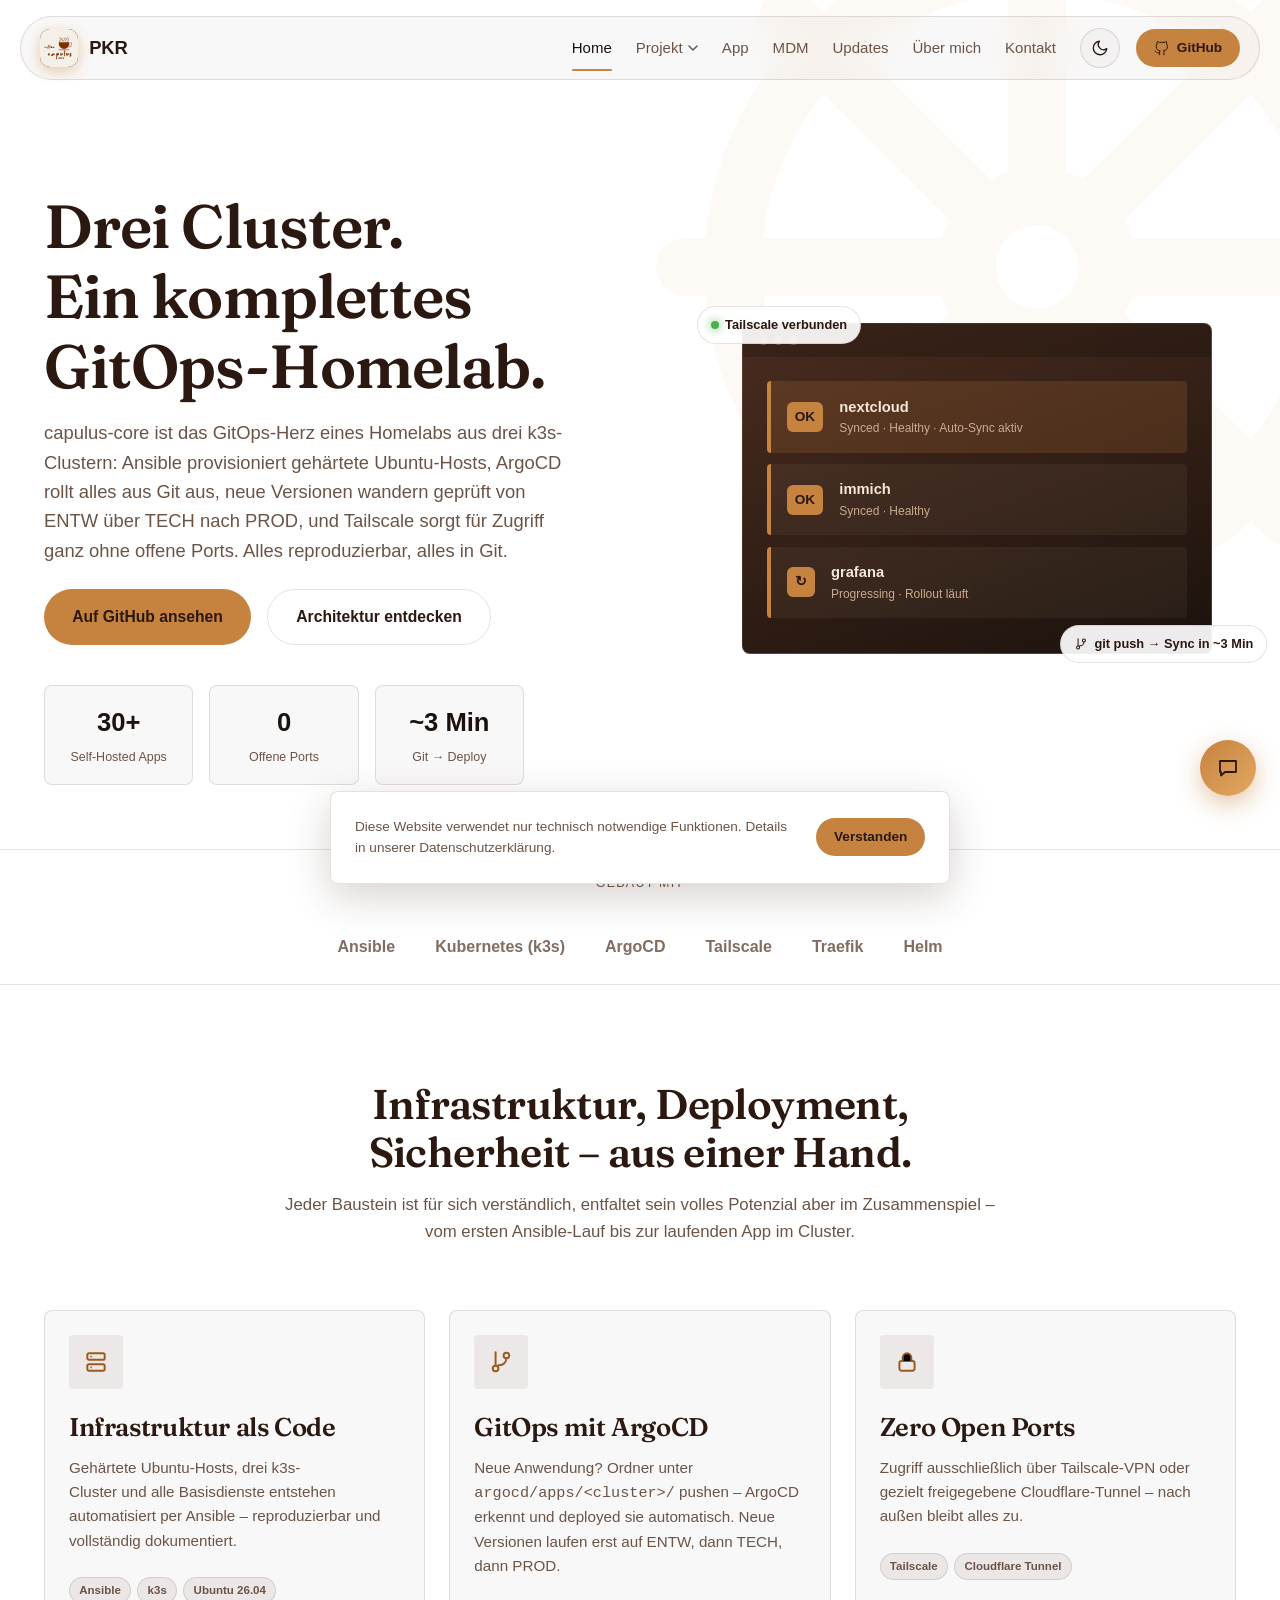
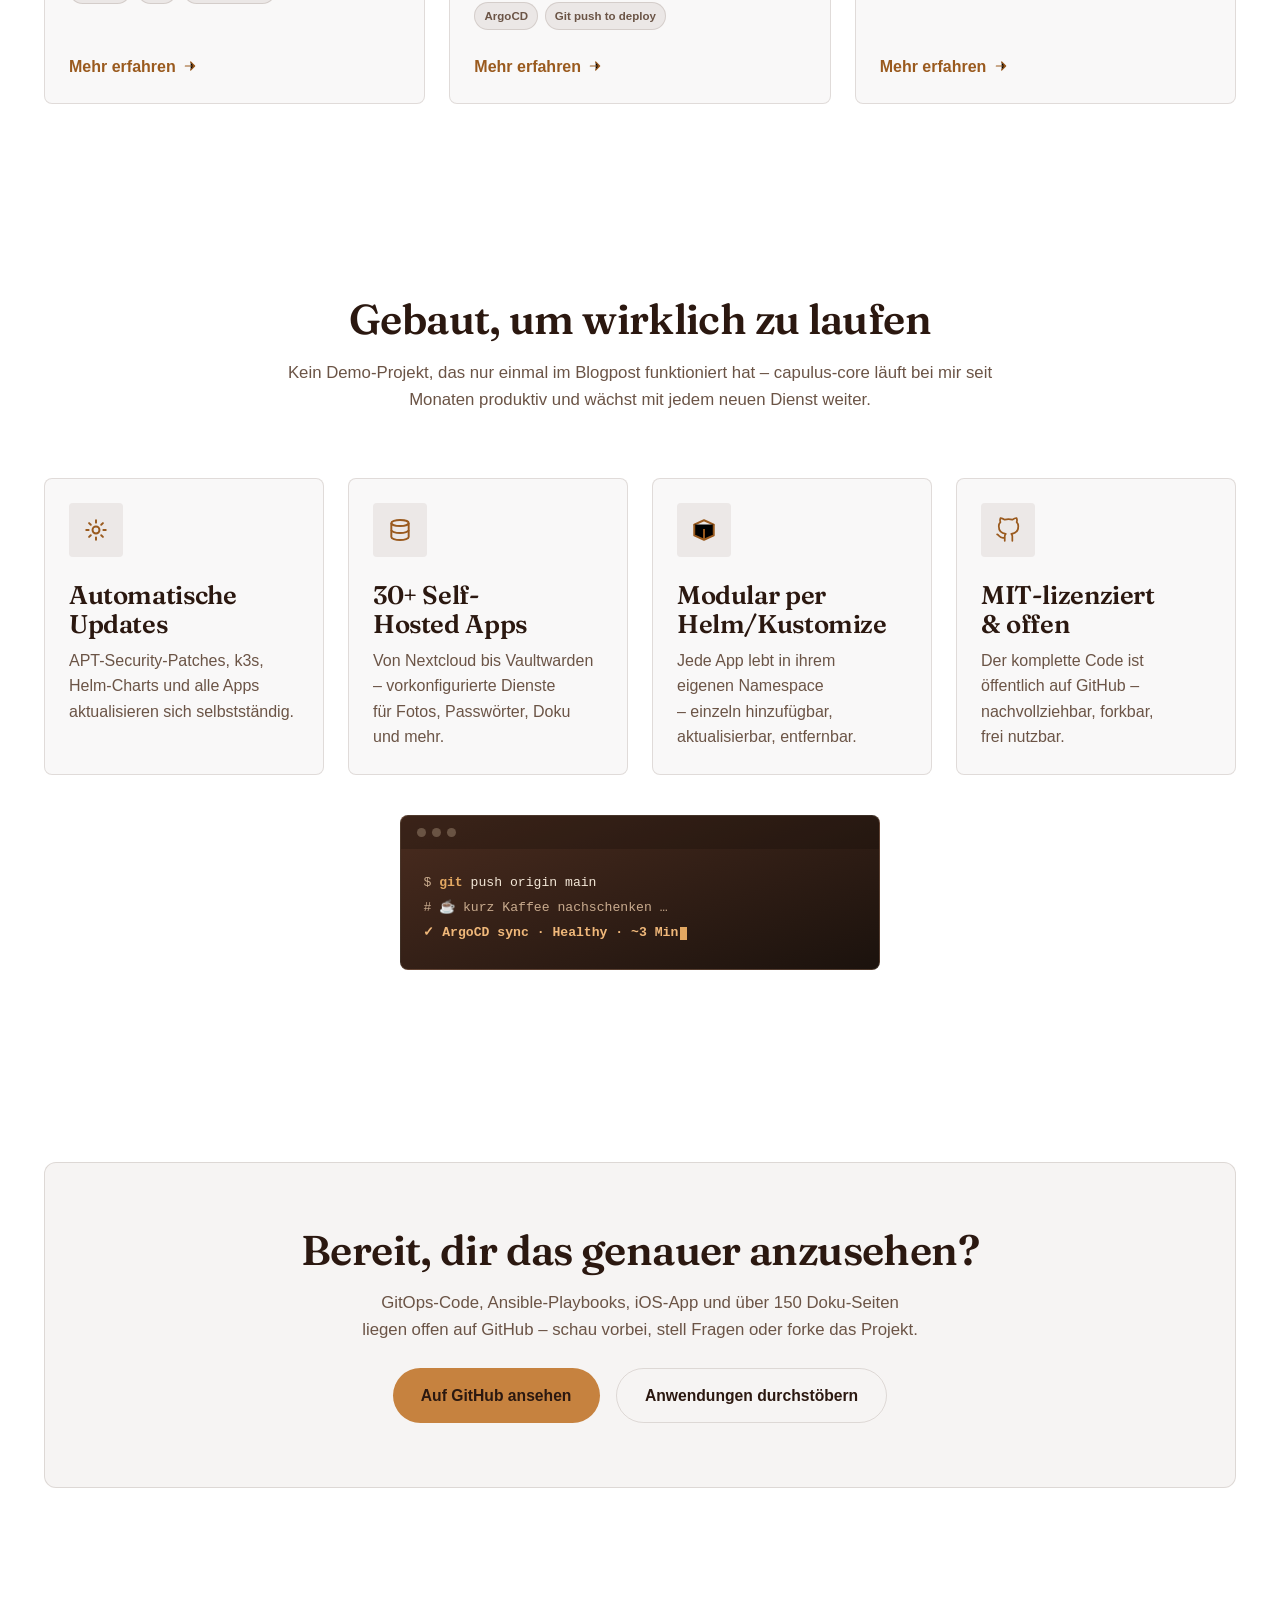
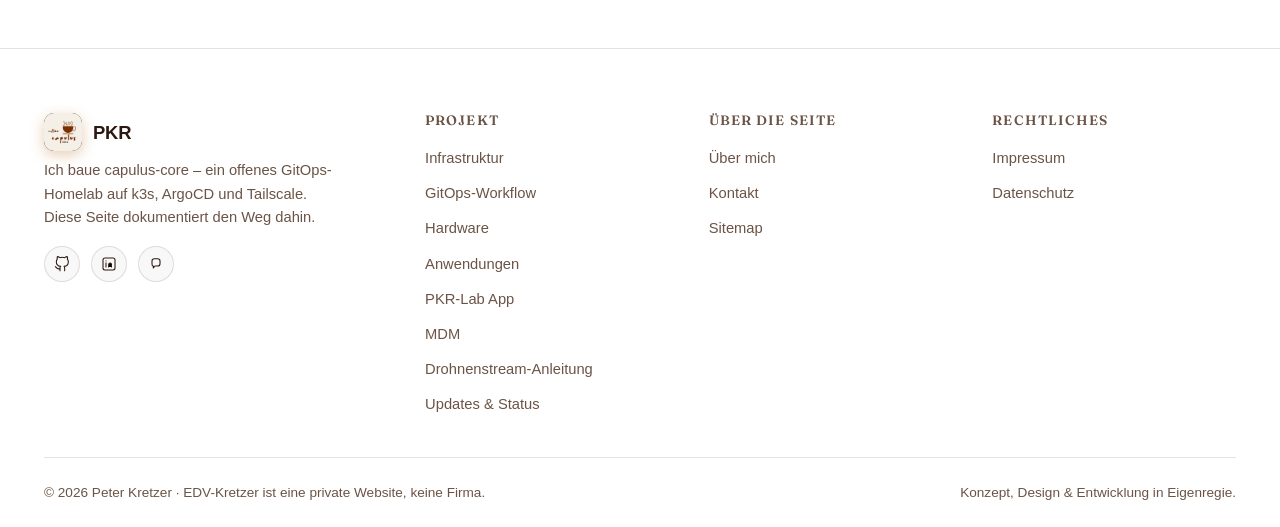
==== commit f60e34c6: "refactor(chat): Zammad-Initialisierung nach js/chat.js auslagern Die Konfiguration stand als Inline-" ====
--- a/index.html
+++ b/index.html
@@ -11,6 +11,7 @@
   <meta name="robots" content="index, follow">
   <link rel="canonical" href="https://www.pkr-docs.de/">
 
+  <link rel="preload" href="assets/fonts/fraunces-latin-wght-normal.woff2" as="font" type="font/woff2" crossorigin>
   <link rel="stylesheet" href="css/style.css">
   <link rel="stylesheet" href="css/animations.css">
   <script src="js/theme.js"></script>
@@ -369,17 +370,6 @@
 
   <!-- Zammad Live-Chat -->
   <script src="https://support-tech.pke-lab.de/assets/chat/chat-no-jquery.min.js"></script>
-  <script>
-    (function () {
-      new ZammadChat({
-        chatId: 1,
-        show: false,
-        flat: true,
-        background: '#3e2b22',
-        fontSize: '12px',
-        title: '<strong>Chat</strong> mit mir'
-      });
-    })();
-  </script>
+  <script src="js/chat.js"></script>
 </body>
 </html>
--- a/css/style.css
+++ b/css/style.css
@@ -2,6 +2,15 @@
    EDV-Kretzer – Haupt-Stylesheet
    Mobile-First, Glassmorphism
    ========================================================= */
+
+/* ---------- Schrift (selbst gehostet, SIL OFL 1.1, siehe assets/fonts/Fraunces-OFL.txt) ---------- */
+@font-face {
+  font-family: "Fraunces";
+  src: url("../assets/fonts/fraunces-latin-wght-normal.woff2") format("woff2");
+  font-weight: 100 900;
+  font-style: normal;
+  font-display: swap;
+}
 
 /* ---------- Design Tokens ---------- */
 :root {
@@ -45,13 +54,12 @@
   --surface-badge: rgba(255, 255, 255, 0.92);
   --banner-shadow: 0 12px 40px rgba(74, 44, 31, 0.22);
   --status-ok: #047857;
-  --flag-text: #8a2f08;
 
   color-scheme: light;
 
   /* Typografie */
   --font-base: -apple-system, BlinkMacSystemFont, "Segoe UI", Roboto, Helvetica, Arial, sans-serif;
-  --font-display: Charter, "Bitstream Charter", "Sitka Text", Cambria, "Iowan Old Style", Georgia, serif;
+  --font-display: "Fraunces", Charter, "Bitstream Charter", "Sitka Text", Cambria, "Iowan Old Style", Georgia, serif;
   --font-mono: ui-monospace, "SF Mono", Menlo, Consolas, "Roboto Mono", monospace;
 
   /* Radius & Spacing */
@@ -101,7 +109,6 @@
   --surface-badge: rgba(38, 24, 16, 0.92);
   --banner-shadow: 0 12px 40px rgba(0, 0, 0, 0.6);
   --status-ok: #34d399;
-  --flag-text: #f0a37c;
   color-scheme: dark;
 }
 
@@ -128,7 +135,6 @@
     --surface-badge: rgba(38, 24, 16, 0.92);
     --banner-shadow: 0 12px 40px rgba(0, 0, 0, 0.6);
     --status-ok: #34d399;
-    --flag-text: #f0a37c;
     color-scheme: dark;
   }
 }
@@ -160,6 +166,7 @@
 
 html {
   scroll-behavior: smooth;
+  scroll-padding-top: 96px;
   -webkit-text-size-adjust: 100%;
 }
 
@@ -183,6 +190,7 @@
   color: var(--color-text);
   line-height: 1.6;
   min-height: 100vh;
+  min-height: 100dvh;
   overflow-x: hidden;
 }
 
@@ -811,9 +819,9 @@
   gap: var(--space-3);
 }
 
-.grid-3 { grid-template-columns: 1fr; }
-.grid-2 { grid-template-columns: 1fr; }
-.grid-4 { grid-template-columns: 1fr; }
+.grid-3 { grid-template-columns: minmax(0, 1fr); }
+.grid-2 { grid-template-columns: minmax(0, 1fr); }
+.grid-4 { grid-template-columns: minmax(0, 1fr); }
 
 @media (min-width: 640px) {
   .grid-2 { grid-template-columns: repeat(2, 1fr); }
@@ -966,11 +974,12 @@
 .solution-block {
   padding-block: var(--space-5);
   display: grid;
+  grid-template-columns: minmax(0, 1fr);
   gap: var(--space-4);
   align-items: center;
 }
 @media (min-width: 960px) {
-  .solution-block { grid-template-columns: 1fr 1fr; }
+  .solution-block { grid-template-columns: repeat(2, minmax(0, 1fr)); }
   .solution-block.reverse .solution-visual { order: 2; }
 }
 
@@ -1584,30 +1593,11 @@
   justify-content: center;
   position: relative;
 }
-.portrait-avatar {
-  width: 100%; height: 100%;
-  display: flex; align-items: center; justify-content: center;
-  background: linear-gradient(150deg, var(--color-primary), var(--color-accent));
-  font-size: 4.5rem;
-  font-weight: 800;
-  color: #fff;
-}
 .portrait-frame img {
   width: 100%;
   height: 100%;
   object-fit: cover;
   display: block;
-}
-.portrait-note {
-  position: absolute;
-  bottom: -14px;
-  left: 50%;
-  transform: translateX(-50%);
-  font-size: 0.72rem;
-  padding: 0.4em 1em;
-  border-radius: var(--radius-pill);
-  white-space: nowrap;
-  color: var(--color-text-muted);
 }
 
 .about-body h1 { margin-bottom: var(--space-2); }
@@ -1847,16 +1837,6 @@
 .legal-content ul, .legal-content ol { padding-left: 1.3em; margin-bottom: var(--space-2); list-style: disc; }
 .legal-content a { color: var(--color-accent-text); text-decoration: underline; }
 .legal-content strong { color: var(--color-text); }
-.placeholder-flag {
-  display: inline-block;
-  background: rgba(193,68,14,0.1);
-  border: 1px solid rgba(193,68,14,0.4);
-  color: var(--flag-text);
-  padding: 0.1em 0.5em;
-  border-radius: 4px;
-  font-size: 0.85em;
-  font-weight: 600;
-}
 .legal-toc {
   padding: var(--space-3);
   border-radius: var(--radius-md);
@@ -1992,6 +1972,60 @@
   .bg-wheel-hero { width: min(80vw, 520px); height: min(80vw, 520px); top: -10%; right: -20%; }
   .bg-wheel-sm { width: min(58vw, 340px); height: min(58vw, 340px); }
   .bg-code { font-size: min(44vw, 240px) !important; }
+}
+
+/* ---------- Handy-Feinschliff ---------- */
+code { overflow-wrap: anywhere; }
+a, button { -webkit-tap-highlight-color: transparent; touch-action: manipulation; }
+
+@media (max-width: 639px) {
+  .section { padding-block: var(--space-5); }
+  .section-head { margin-bottom: var(--space-4); }
+  .hero { padding-block: var(--space-4) var(--space-4); }
+  .solution-block { padding-block: var(--space-4); }
+  .site-footer { padding-block: var(--space-4) var(--space-3); }
+
+  /* Tippflächen mindestens 44 px */
+  .nav-toggle { width: 44px; height: 44px; align-items: center; justify-content: center; padding: 0; }
+  .theme-toggle { width: 44px; height: 44px; }
+  .btn { min-height: 44px; }
+
+  /* Mobiles Menü: scrollbar statt oben abgeschnitten, Tippflächen groß genug, Banner und Chat-Knopf ausgeblendet */
+  .mobile-menu { justify-content: flex-start; gap: 0; padding: 5.5rem var(--space-3) var(--space-4); }
+  .mobile-menu > :first-child { margin-top: auto; }
+  .mobile-menu > :last-child { margin-bottom: auto; }
+  .mobile-menu a { display: flex; align-items: center; justify-content: center; min-height: 48px; }
+  .mobile-menu a.sub { min-height: 40px; margin-top: 0; }
+  .mobile-menu .btn { margin-top: var(--space-3); }
+  body:has(.mobile-menu.open) .info-banner,
+  body:has(.mobile-menu.open) .chat-fab { display: none; }
+  .btn-sm { min-height: 40px; }
+  .footer-col ul { gap: 0; }
+  .footer-col a { display: inline-block; padding-block: 0.6em; }
+  .social-row a { width: 44px; height: 44px; }
+  .breadcrumbs a { padding-block: 0.4em; }
+
+  /* Hero-Kennzahlen: Zahl und Beschriftung bleiben einzeilig, Karten gleich hoch */
+  .hero-actions .btn { flex: 1 1 100%; }
+  .hero-stats { gap: var(--space-1); }
+  .hero-stats .stat { padding: 0.8rem 0.4rem; }
+  .hero-stats .stat strong { font-size: 1.25rem; white-space: nowrap; }
+  .hero-stats .stat span { display: block; font-size: 0.75rem; line-height: 1.3; }
+
+  /* Mini-Schrift auf Lesbarkeit anheben */
+  .tag, .update-tag, .cat, .mirrorflow-label { font-size: 0.75rem; }
+
+  /* Hinweis-Banner: kompakt, damit er wenig Inhalt verdeckt */
+  .info-banner {
+    left: var(--space-1);
+    right: var(--space-1);
+    bottom: max(var(--space-1), env(safe-area-inset-bottom));
+    padding: 0.8rem 1rem;
+    gap: 0.6rem;
+  }
+  .info-banner p { font-size: 0.8rem; min-width: 0; flex: 1 1 100%; }
+  .info-banner-actions { width: 100%; }
+  .info-banner-actions .btn { width: 100%; }
 }
 
 /* ---------- Utilities ---------- */
